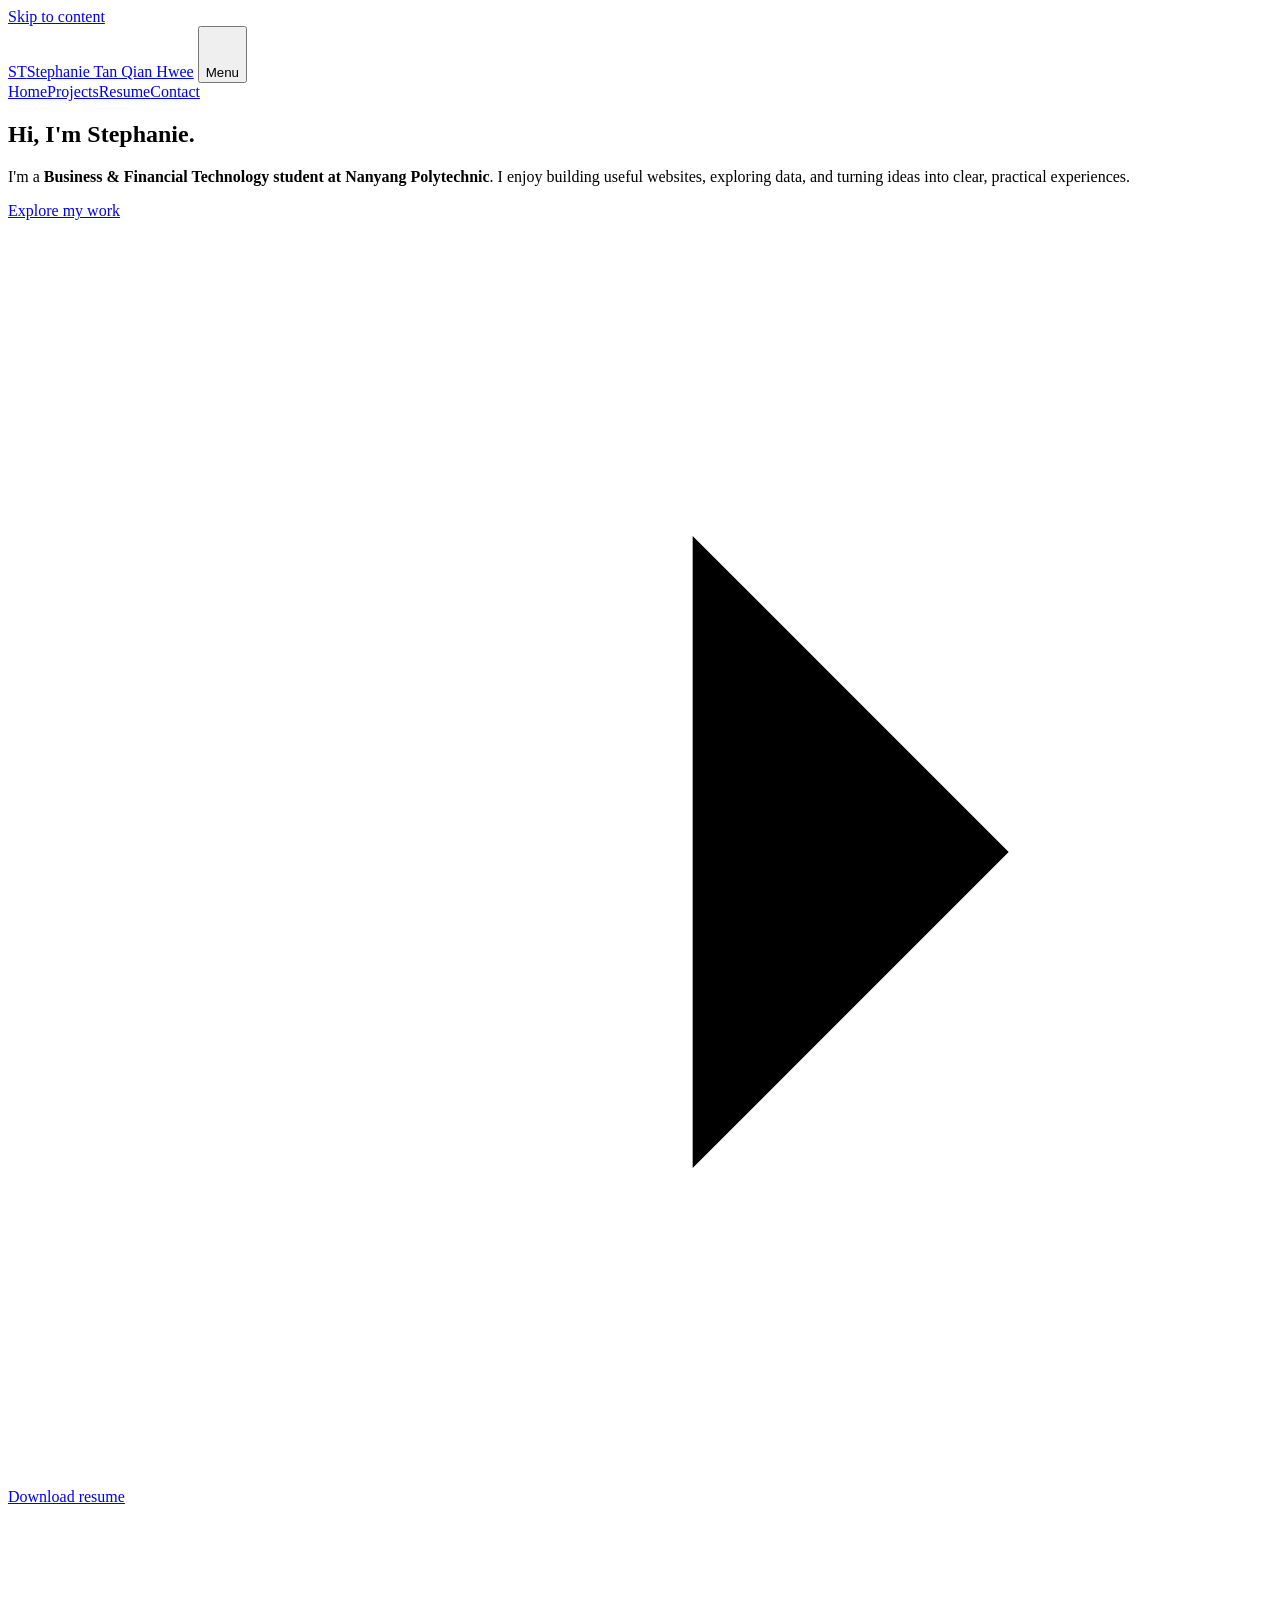
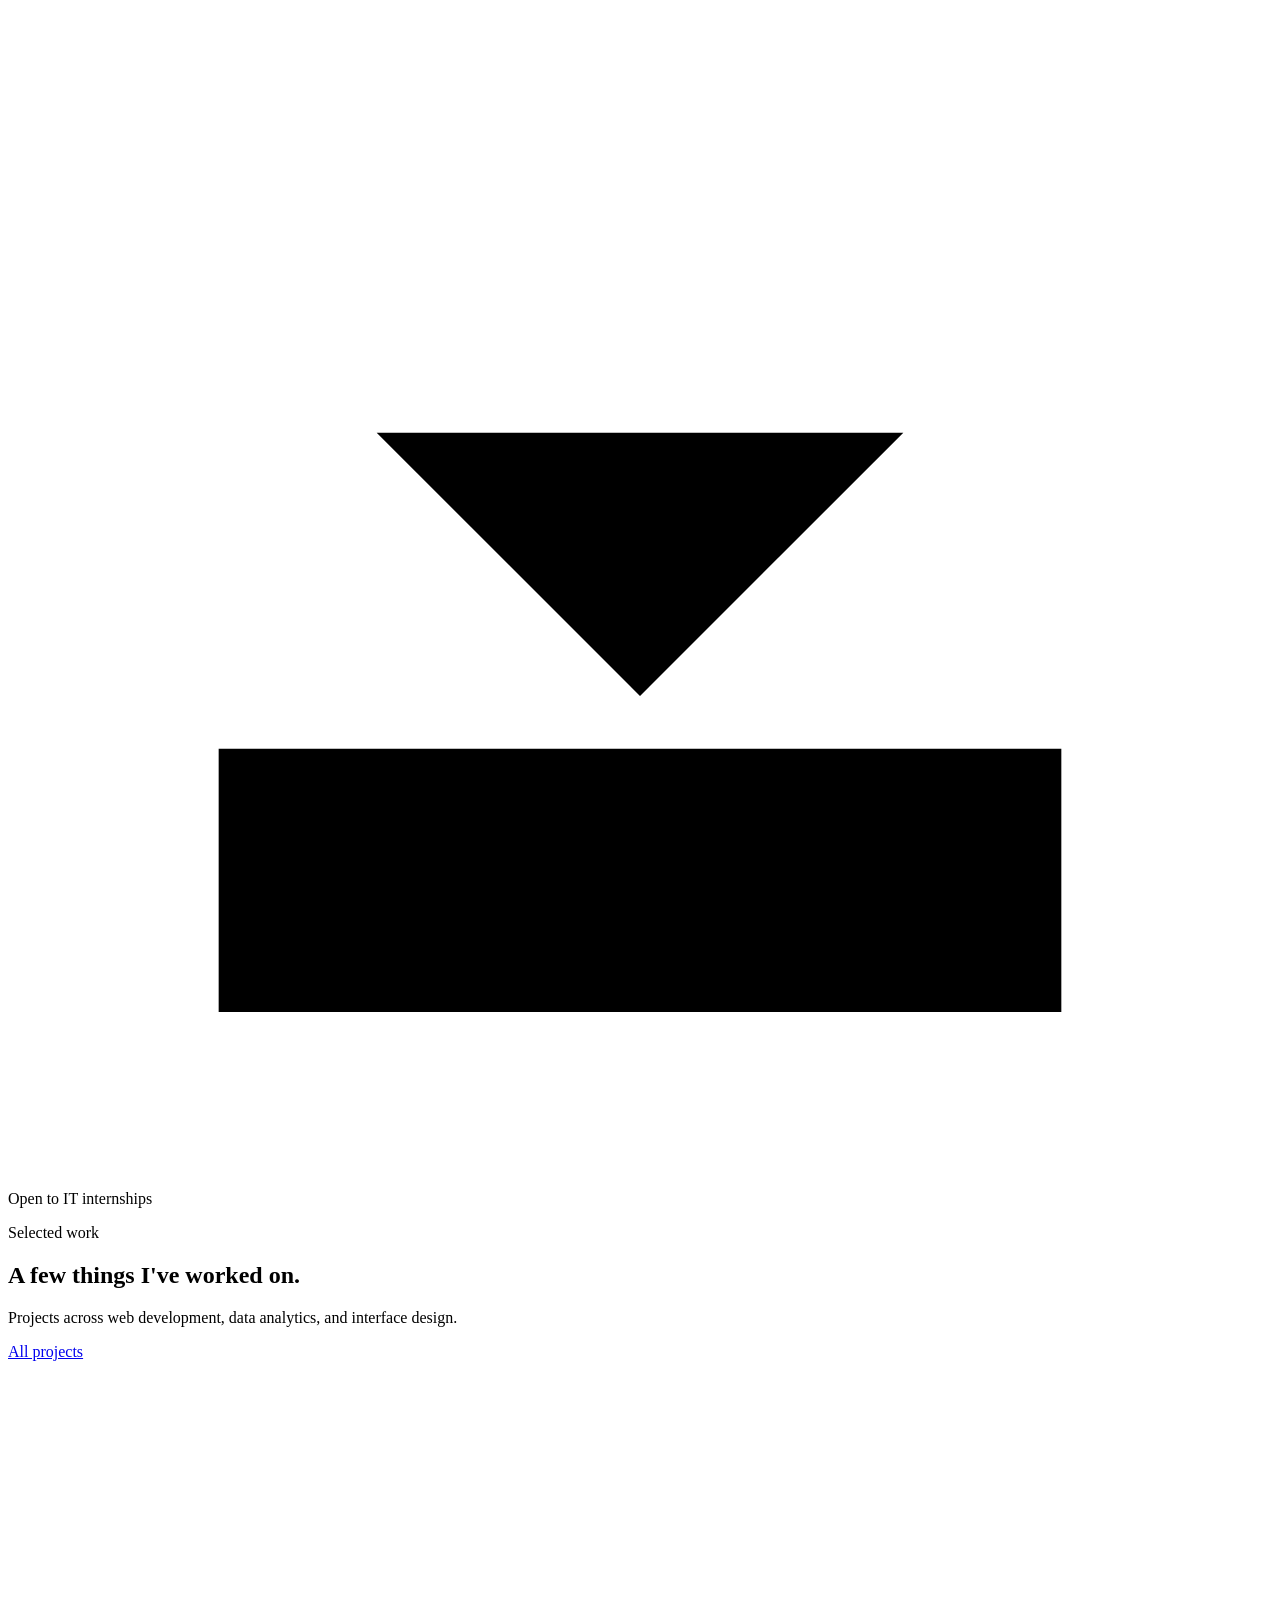
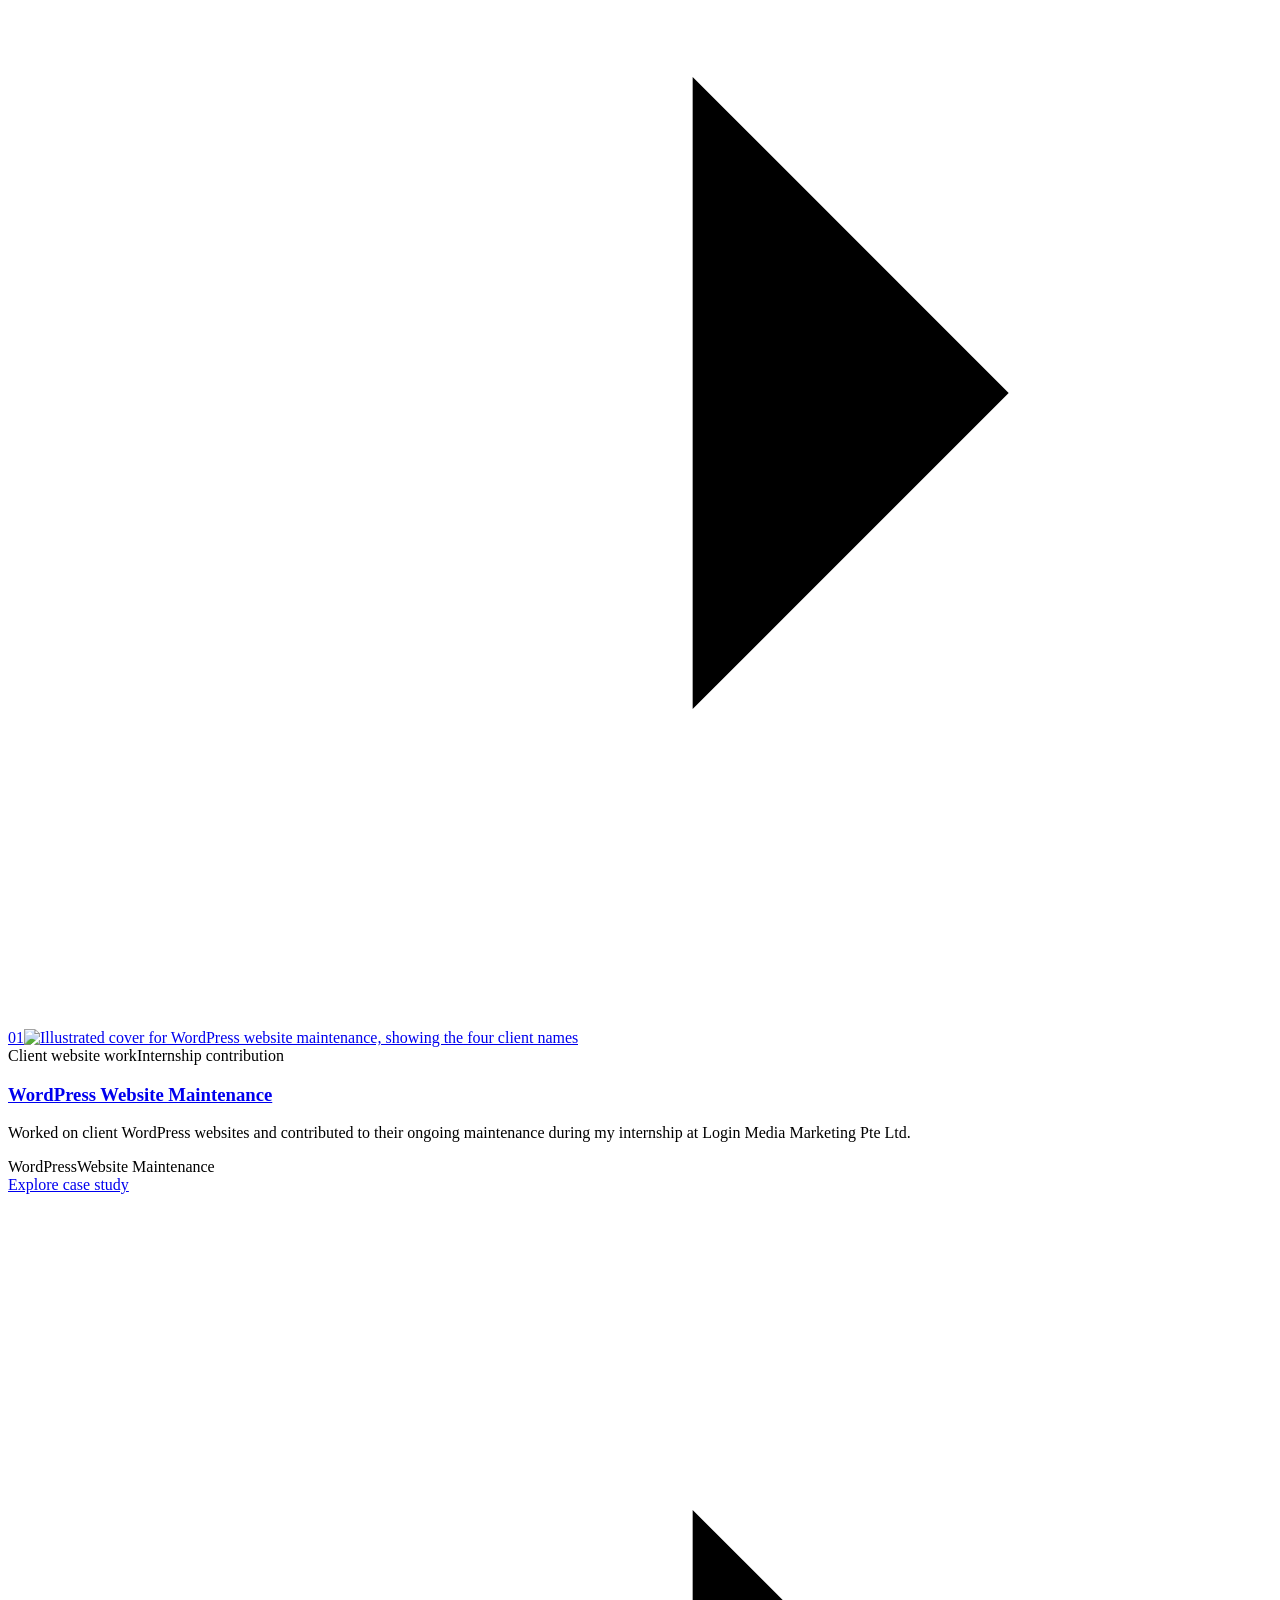
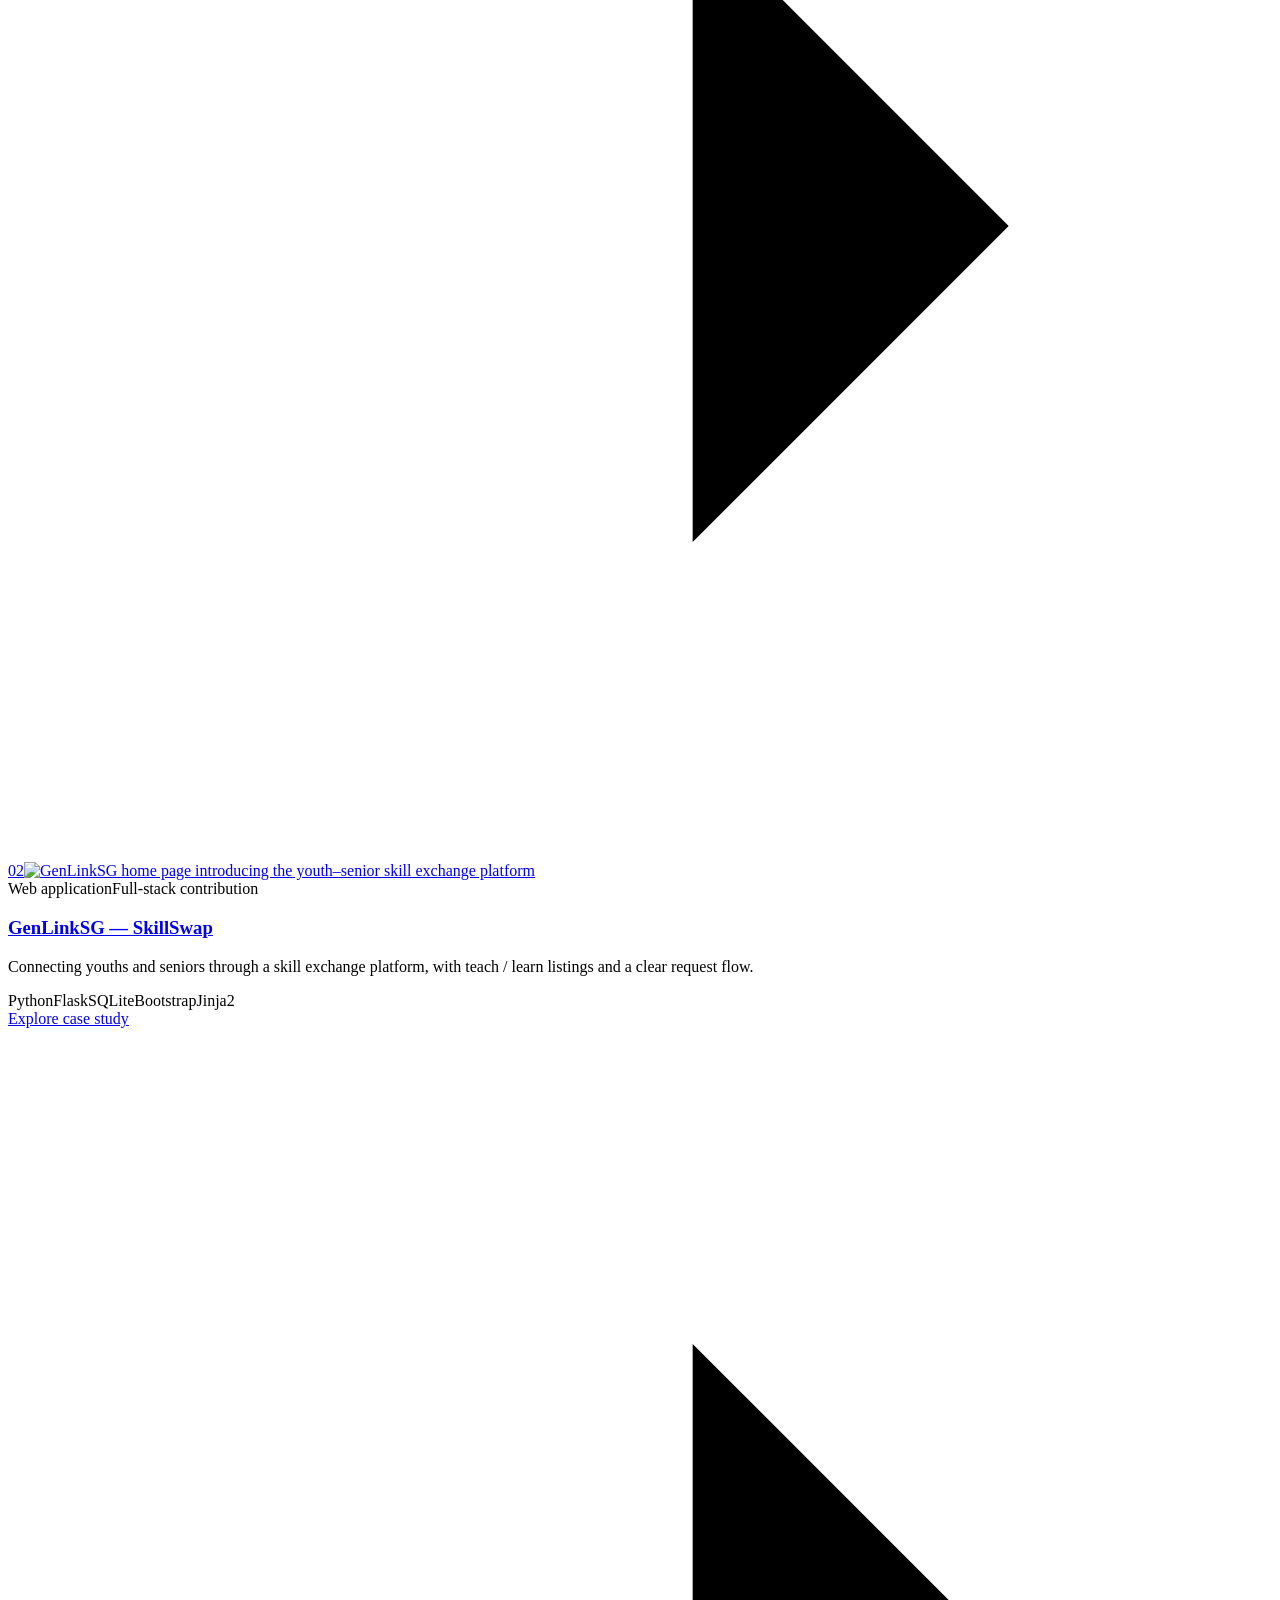
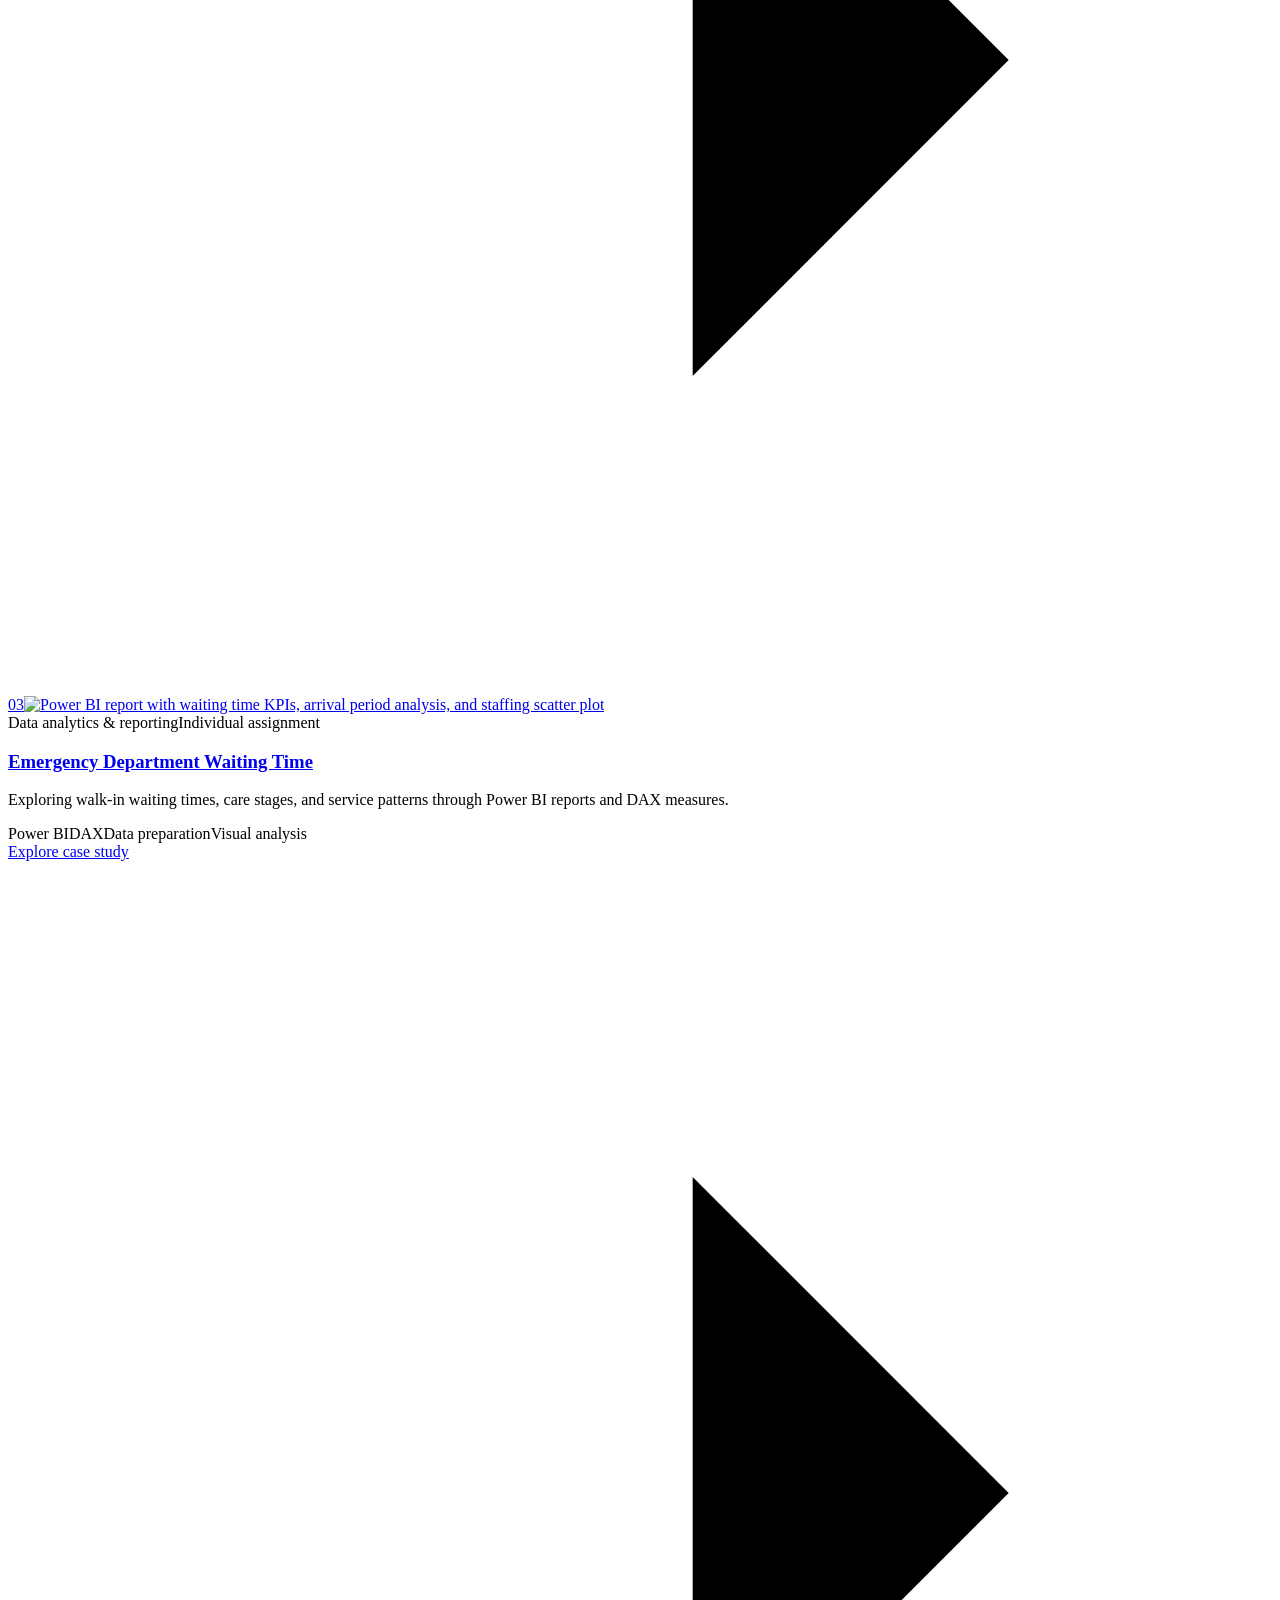
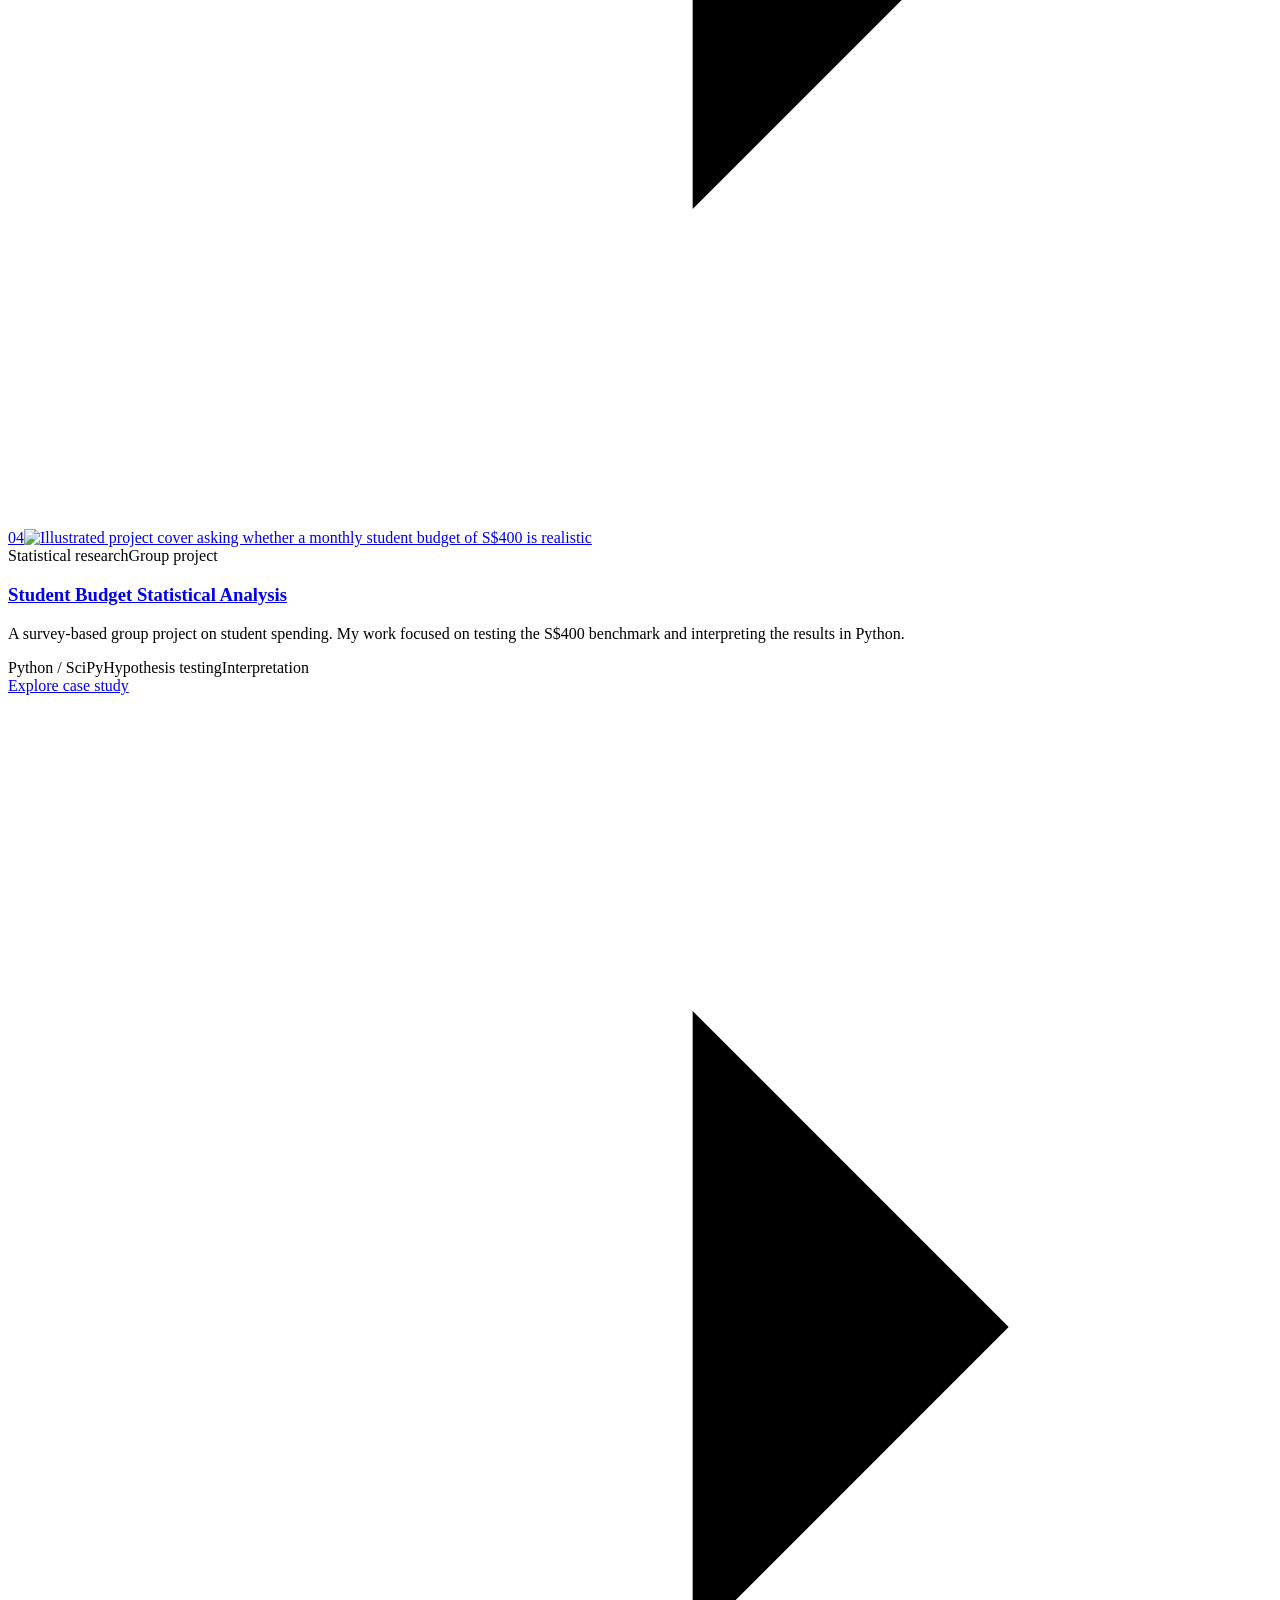
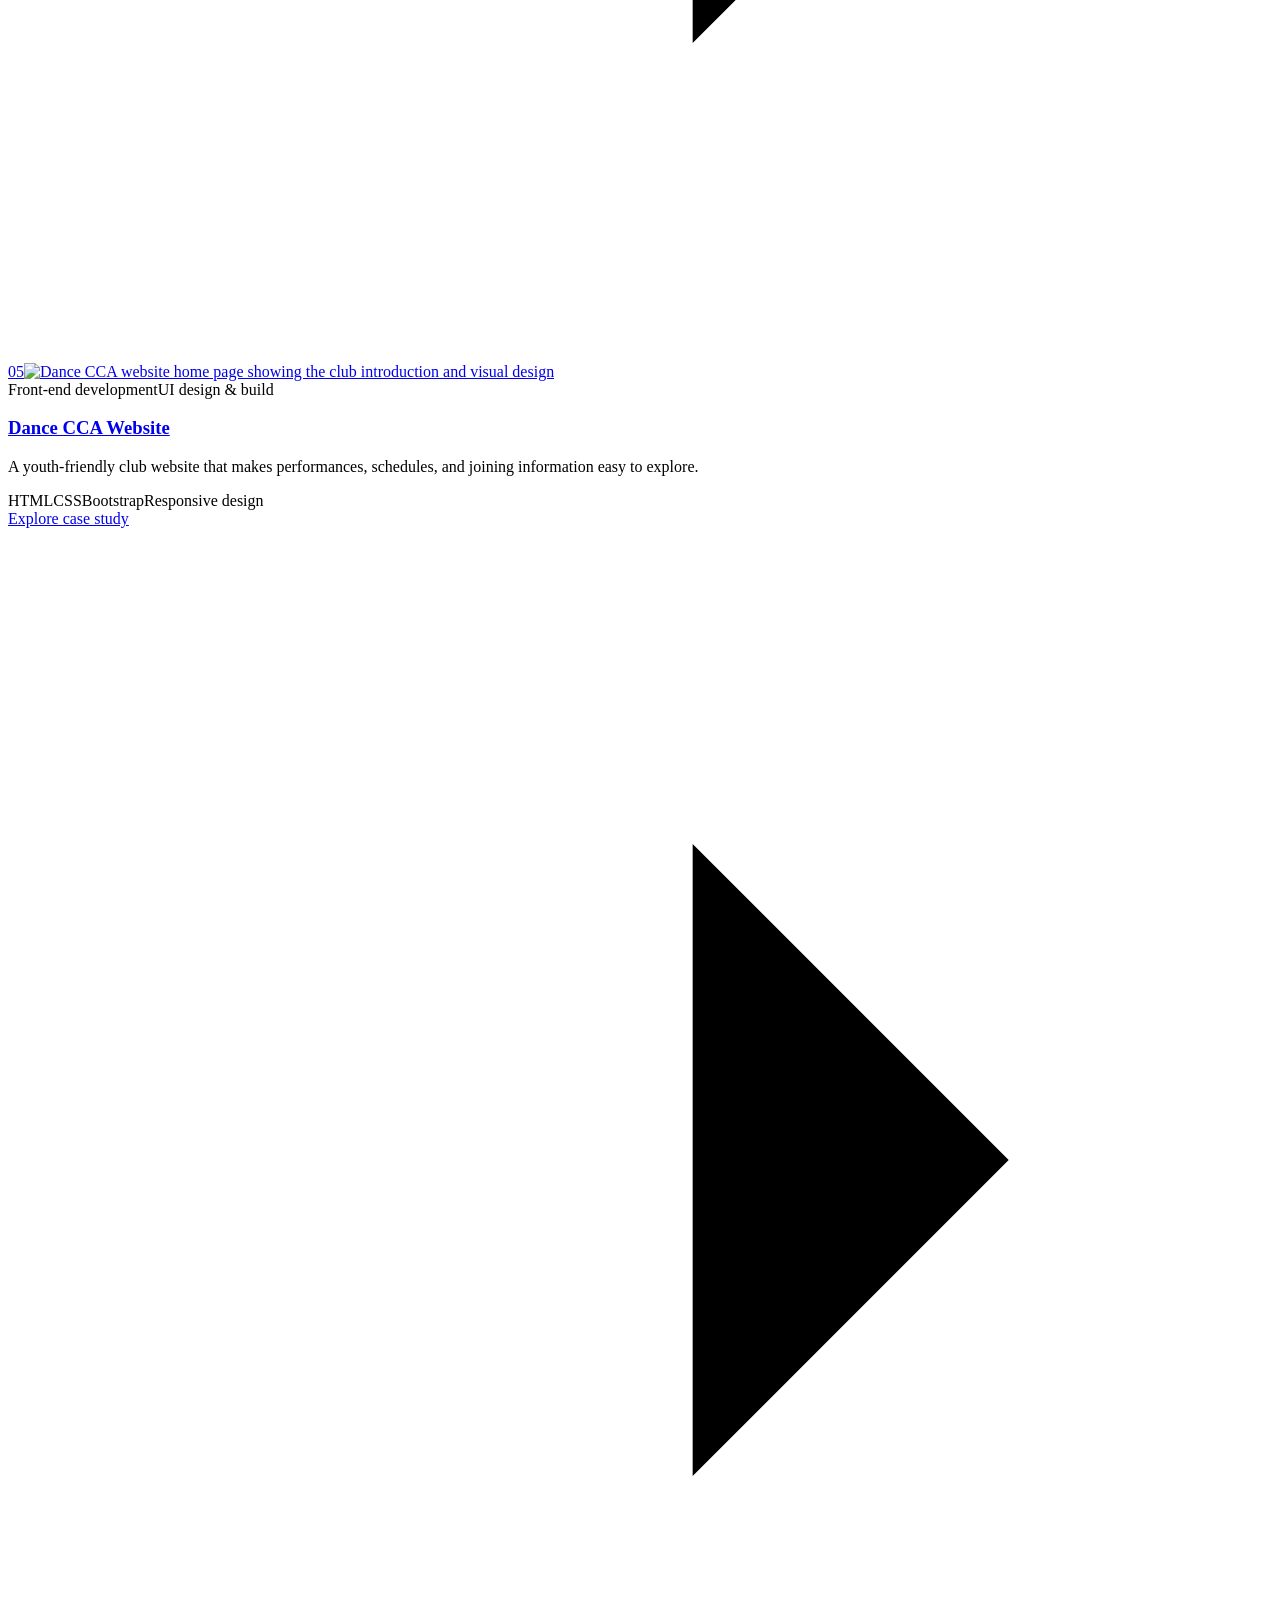
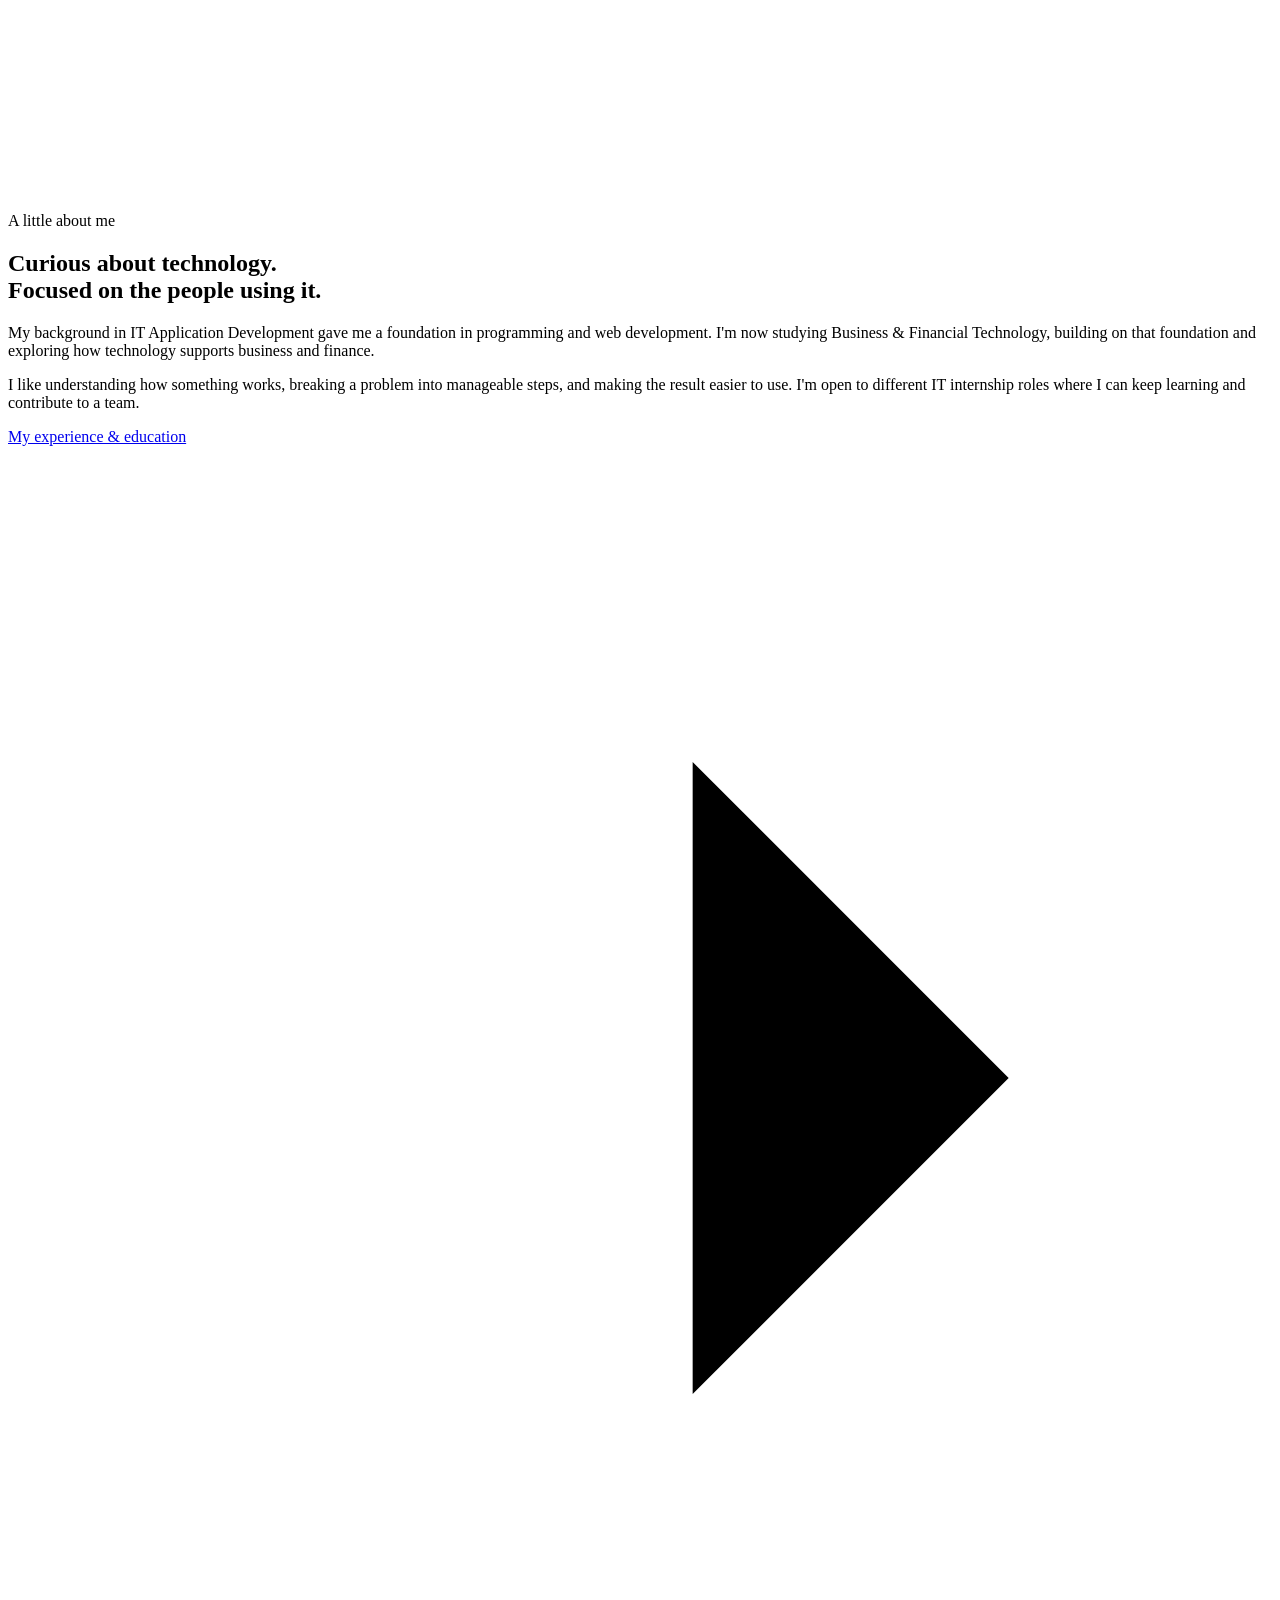
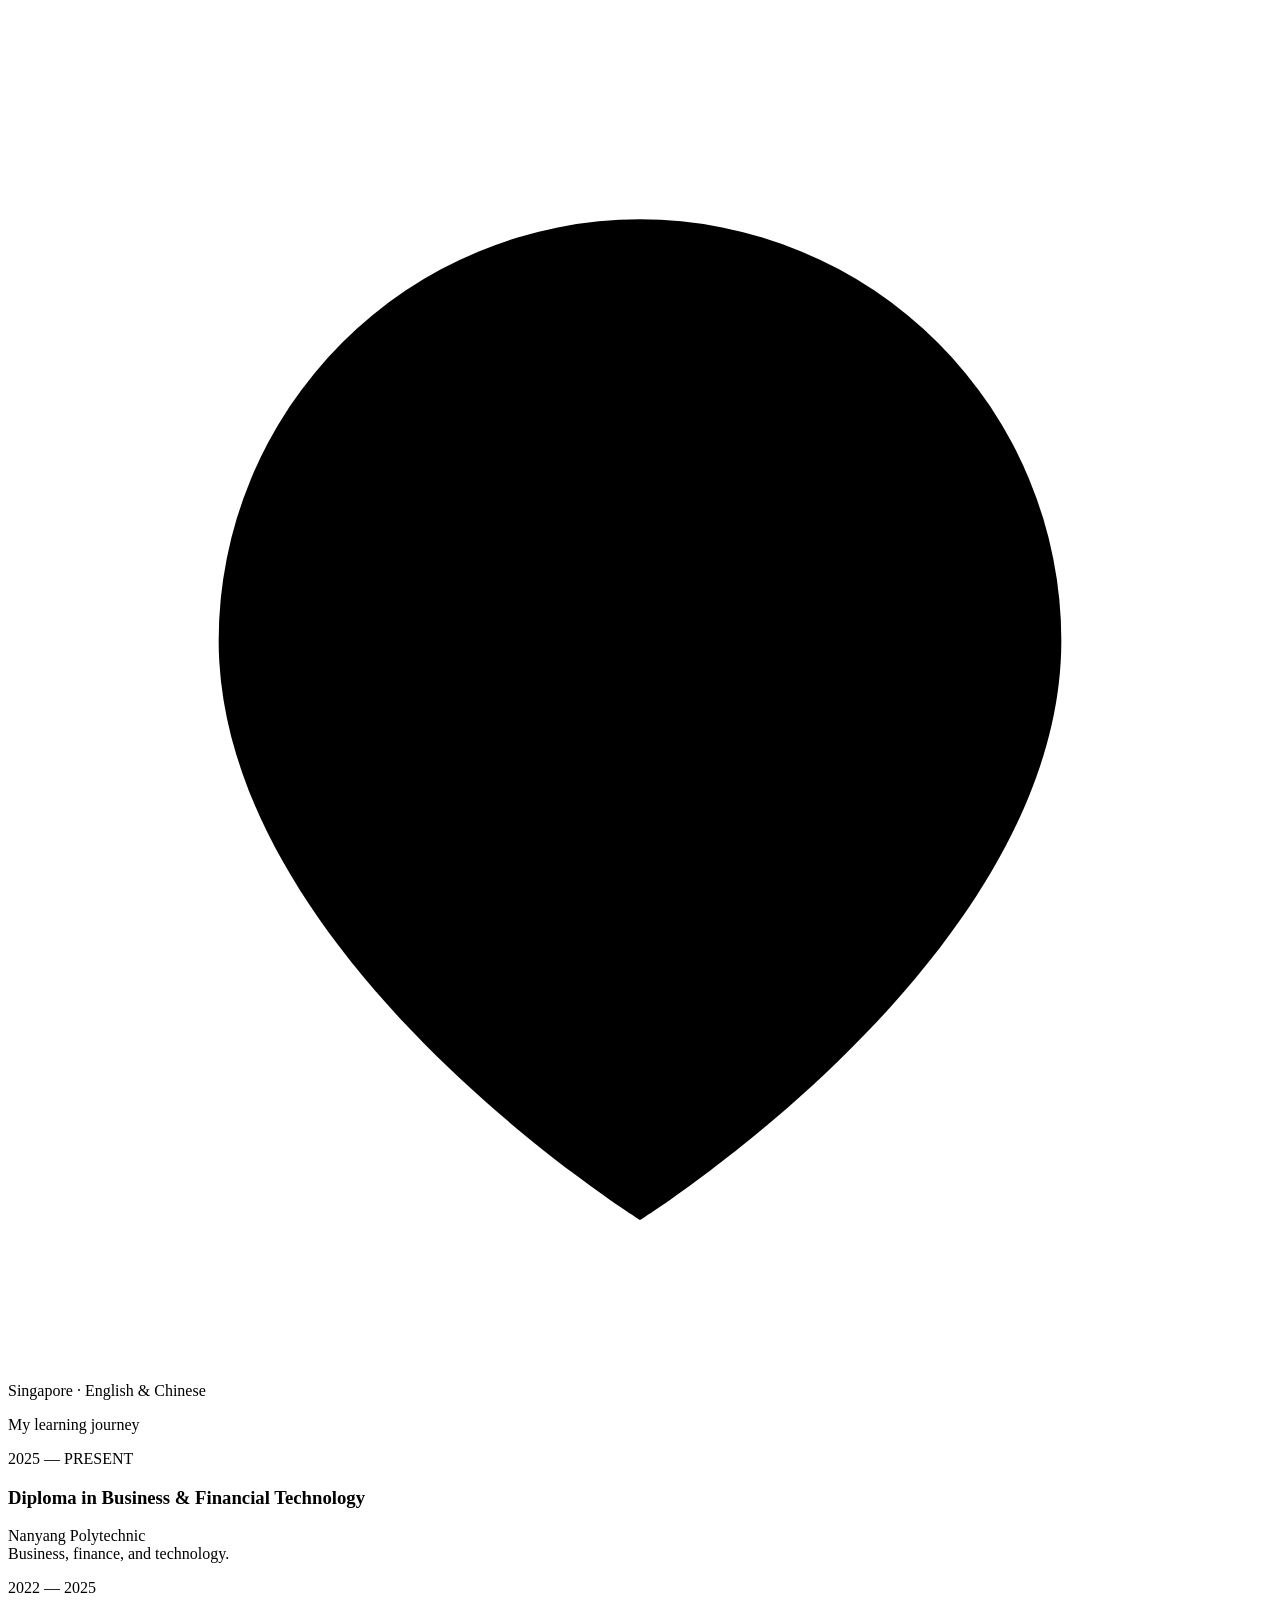
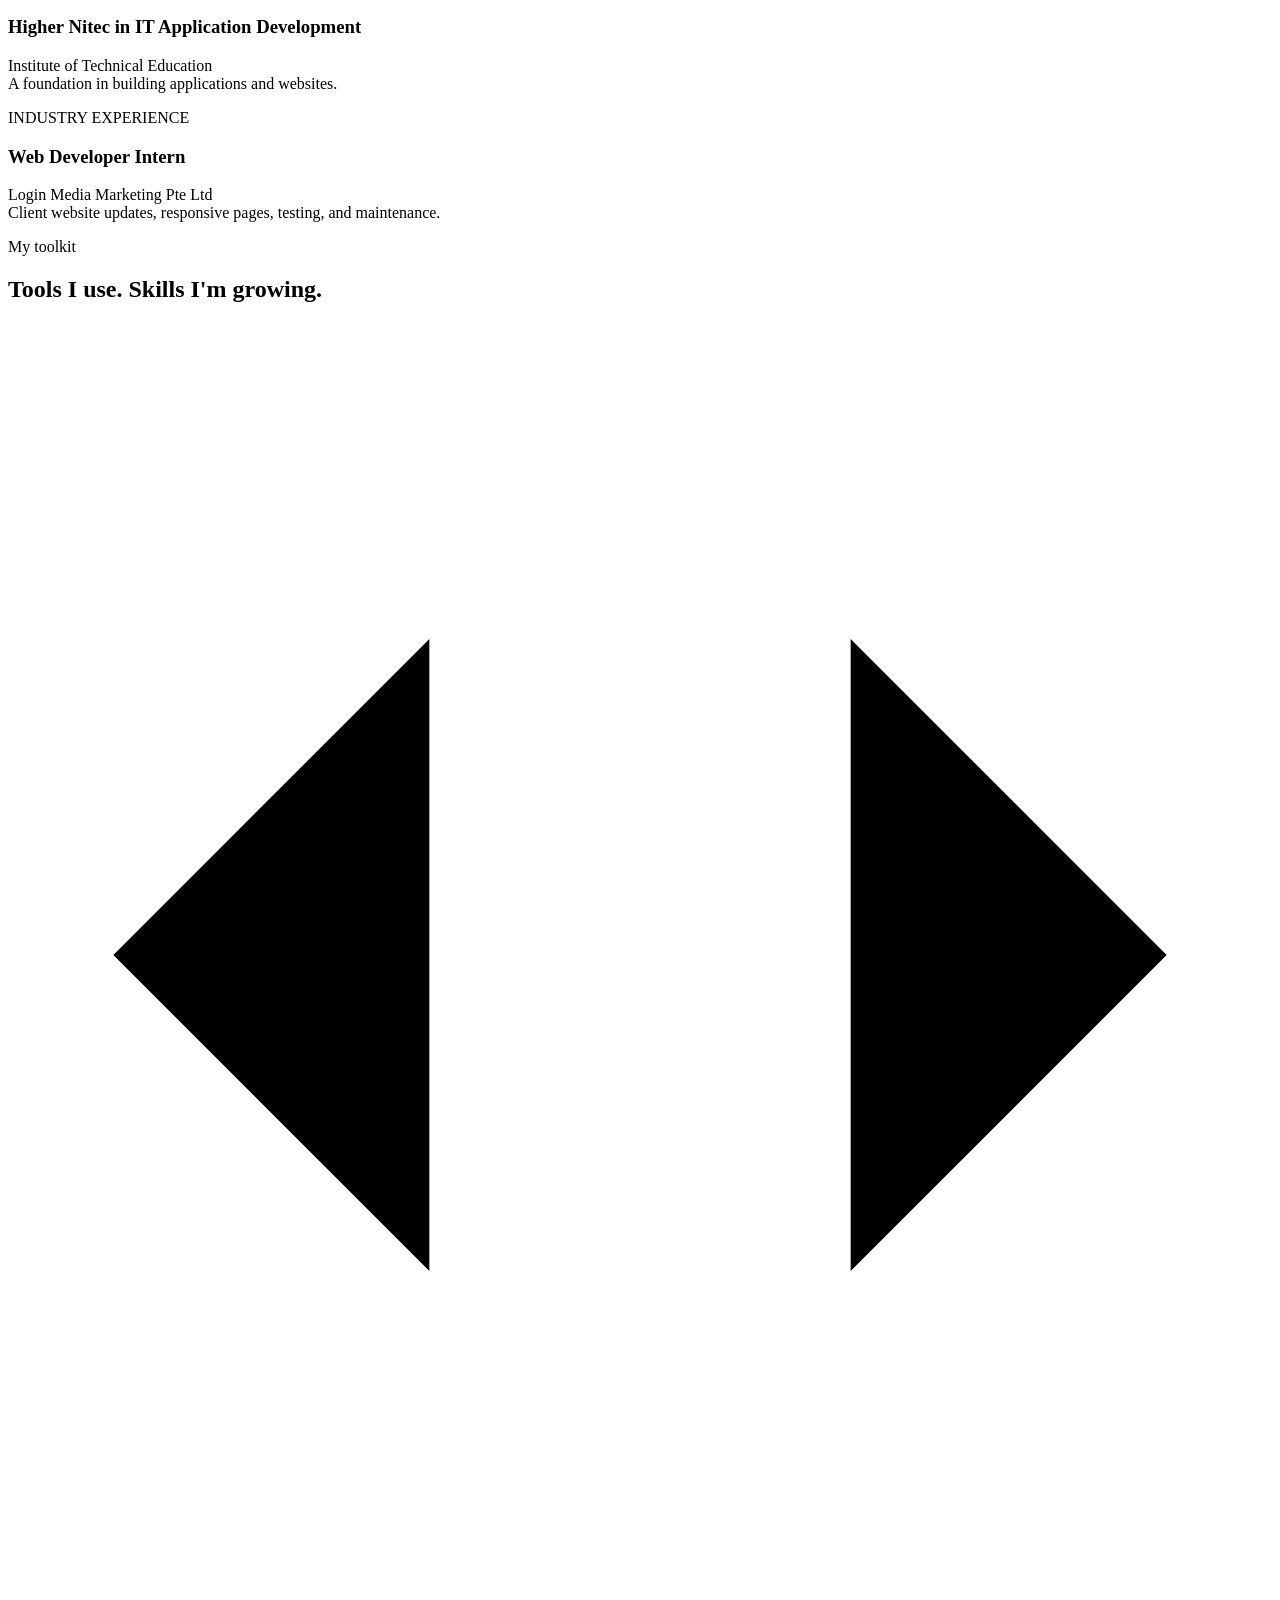
==== index.html @ ebc8a071 "Add files via upload" ====
<!DOCTYPE html>
<html lang="en"><head><meta charset="utf-8"><meta name="viewport" content="width=device-width, initial-scale=1">
<title>Portfolio · Stephanie Tan</title><meta name="description" content="Stephanie Tan: Business &amp; Financial Technology student at Nanyang Polytechnic. Explore WordPress website maintenance, web development, Power BI, and statistical analysis projects."><meta name="theme-color" content="#ede7fb">
<meta property="og:title" content="Portfolio · Stephanie Tan"><meta property="og:description" content="Stephanie Tan: Business &amp; Financial Technology student at Nanyang Polytechnic. Explore WordPress website maintenance, web development, Power BI, and statistical analysis projects."><meta property="og:type" content="website">
<link rel="icon" type="image/svg+xml" href="assets/images/favicon.svg"><link rel="stylesheet" href="css/style.css"><script src="js/main.js" defer></script><script type="application/ld+json">{"@context": "https://schema.org", "@type": "Person", "name": "Stephanie Tan Qian Hwee", "email": "tanstephanie0412@gmail.com", "sameAs": ["https://github.com/stephanieeee412"], "description": "Business & Financial Technology student at Nanyang Polytechnic, exploring web development and data analytics."}</script>
</head><body><a class="skip-link" href="#main">Skip to content</a>
<header class="site-header"><div class="container header-inner">
<a class="brand" href="index.html" aria-label="Stephanie Tan Qian Hwee, home"><span class="brand-mark" aria-hidden="true">ST</span><span class="brand-name">Stephanie Tan Qian Hwee</span></a>
<button class="menu-toggle" type="button" aria-controls="primary-navigation" aria-expanded="false"><svg class="icon " viewBox="0 0 24 24" aria-hidden="true"><path d="M4 7h16M4 12h16M4 17h16"/></svg><span class="menu-label">Menu</span></button>
<nav class="nav-links" id="primary-navigation" aria-label="Main navigation"><a class="nav-link " href="index.html" aria-current="page">Home</a><a class="nav-link " href="projects.html">Projects</a><a class="nav-link " href="resume.html">Resume</a><a class="nav-link contact-link" href="contact.html">Contact</a></nav>
</div></header><main id="main" tabindex="-1"><section class="hero" aria-labelledby="hero-title"><div class="container hero-grid"><div><h1 id="hero-title">Hi, I'm Stephanie.</h1><p class="hero-intro">I'm a <strong>Business &amp; Financial Technology student at Nanyang Polytechnic</strong>. I enjoy building useful websites, exploring data, and turning ideas into clear, practical experiences.</p><div class="button-row"><a class="button " href="projects.html">Explore my work<svg class="icon " viewBox="0 0 24 24" aria-hidden="true"><path d="M5 12h14M13 6l6 6-6 6"/></svg></a><a class="button secondary" href="assets/documents/Stephanie_Tan_Qian_Hwee_Resume.pdf" download>Download resume<svg class="icon " viewBox="0 0 24 24" aria-hidden="true"><path d="M12 3v12m-5-5 5 5 5-5M4 16v5h16v-5"/></svg></a></div><p class="hero-small"><span class="status">Open to IT internships</span></p></div></div></section>
<section class="section" aria-labelledby="work-title"><div class="container"><div class="section-heading"><div><p class="eyebrow">Selected work</p><h2 id="work-title">A few things I've worked on.</h2><p>Projects across web development, data analytics, and interface design.</p></div><a class="text-link" href="projects.html">All projects <svg class="icon " viewBox="0 0 24 24" aria-hidden="true"><path d="M5 12h14M13 6l6 6-6 6"/></svg></a></div><div class="project-grid"><article class="project-card" id="wordpress" data-project-category="web"><a class="project-visual wordpress" href="project-wordpress.html" aria-label="Explore WordPress Website Maintenance"><span class="project-index">01</span><img src="assets/images/wordpress-maintenance.svg" alt="Illustrated cover for WordPress website maintenance, showing the four client names" width="1200" height="680" loading="lazy" decoding="async"></a><div class="project-body"><div class="project-kind"><span>Client website work</span><span class="project-scope">Internship contribution</span></div><h3><a href="project-wordpress.html">WordPress Website Maintenance</a></h3><p>Worked on client WordPress websites and contributed to their ongoing maintenance during my internship at Login Media Marketing Pte Ltd.</p><div class="tags"><span class="tag">WordPress</span><span class="tag">Website Maintenance</span></div><div class="project-bottom"><a class="text-link" href="project-wordpress.html">Explore case study <svg class="icon" viewBox="0 0 24 24" aria-hidden="true"><path d="M5 12h14M13 6l6 6-6 6"/></svg></a></div></div></article><article class="project-card" id="genlink" data-project-category="web"><a class="project-visual " href="project-genlinksg.html" aria-label="Explore GenLinkSG — SkillSwap"><span class="project-index">02</span><img src="assets/images/genlink-home.png" alt="GenLinkSG home page introducing the youth–senior skill exchange platform" width="1826" height="996" class="" loading="lazy" decoding="async"></a><div class="project-body"><div class="project-kind"><span>Web application</span><span class="project-scope">Full-stack contribution</span></div><h3><a href="project-genlinksg.html">GenLinkSG — SkillSwap</a></h3><p>Connecting youths and seniors through a skill exchange platform, with teach / learn listings and a clear request flow.</p><div class="tags"><span class="tag">Python</span><span class="tag">Flask</span><span class="tag">SQLite</span><span class="tag">Bootstrap</span><span class="tag">Jinja2</span></div><div class="project-bottom"><a class="text-link" href="project-genlinksg.html">Explore case study <svg class="icon " viewBox="0 0 24 24" aria-hidden="true"><path d="M5 12h14M13 6l6 6-6 6"/></svg></a></div></div></article><article class="project-card" id="powerbi" data-project-category="data"><a class="project-visual mint" href="project-powerbi.html" aria-label="Explore Emergency Department Waiting Time"><span class="project-index">03</span><img src="assets/images/powerbi-000.png" alt="Power BI report with waiting time KPIs, arrival period analysis, and staffing scatter plot" width="978" height="572" class="" loading="lazy" decoding="async"></a><div class="project-body"><div class="project-kind"><span>Data analytics & reporting</span><span class="project-scope">Individual assignment</span></div><h3><a href="project-powerbi.html">Emergency Department Waiting Time</a></h3><p>Exploring walk-in waiting times, care stages, and service patterns through Power BI reports and DAX measures.</p><div class="tags"><span class="tag">Power BI</span><span class="tag">DAX</span><span class="tag">Data preparation</span><span class="tag">Visual analysis</span></div><div class="project-bottom"><a class="text-link" href="project-powerbi.html">Explore case study <svg class="icon " viewBox="0 0 24 24" aria-hidden="true"><path d="M5 12h14M13 6l6 6-6 6"/></svg></a></div></div></article><article class="project-card" id="budget" data-project-category="data"><a class="project-visual budget" href="project-budget.html" aria-label="Explore Student Budget Statistical Analysis"><span class="project-index">04</span><img src="assets/images/budget-cover.svg" alt="Illustrated project cover asking whether a monthly student budget of S$400 is realistic" width="640" height="360" class="" loading="lazy" decoding="async"></a><div class="project-body"><div class="project-kind"><span>Statistical research</span><span class="project-scope">Group project</span></div><h3><a href="project-budget.html">Student Budget Statistical Analysis</a></h3><p>A survey-based group project on student spending. My work focused on testing the S$400 benchmark and interpreting the results in Python.</p><div class="tags"><span class="tag">Python / SciPy</span><span class="tag">Hypothesis testing</span><span class="tag">Interpretation</span></div><div class="project-bottom"><a class="text-link" href="project-budget.html">Explore case study <svg class="icon " viewBox="0 0 24 24" aria-hidden="true"><path d="M5 12h14M13 6l6 6-6 6"/></svg></a></div></div></article><article class="project-card" id="dance" data-project-category="web"><a class="project-visual pink" href="project-dancecca.html" aria-label="Explore Dance CCA Website"><span class="project-index">05</span><img src="assets/images/dance-home.png" alt="Dance CCA website home page showing the club introduction and visual design" width="1522" height="777" class="" loading="lazy" decoding="async"></a><div class="project-body"><div class="project-kind"><span>Front-end development</span><span class="project-scope">UI design & build</span></div><h3><a href="project-dancecca.html">Dance CCA Website</a></h3><p>A youth-friendly club website that makes performances, schedules, and joining information easy to explore.</p><div class="tags"><span class="tag">HTML</span><span class="tag">CSS</span><span class="tag">Bootstrap</span><span class="tag">Responsive design</span></div><div class="project-bottom"><a class="text-link" href="project-dancecca.html">Explore case study <svg class="icon " viewBox="0 0 24 24" aria-hidden="true"><path d="M5 12h14M13 6l6 6-6 6"/></svg></a></div></div></article></div></div></section>
<section class="section soft" aria-labelledby="about-title"><div class="container about-grid"><div class="about-copy"><p class="eyebrow">A little about me</p><h2 class="section-title" id="about-title">Curious about technology.<br>Focused on the people using it.</h2><p>My background in IT Application Development gave me a foundation in programming and web development. I'm now studying Business &amp; Financial Technology, building on that foundation and exploring how technology supports business and finance.</p><p>I like understanding how something works, breaking a problem into manageable steps, and making the result easier to use. I'm open to different IT internship roles where I can keep learning and contribute to a team.</p><a class="text-link" href="resume.html">My experience & education <svg class="icon " viewBox="0 0 24 24" aria-hidden="true"><path d="M5 12h14M13 6l6 6-6 6"/></svg></a><br><span class="about-note"><svg class="icon " viewBox="0 0 24 24" aria-hidden="true"><path d="M20 10c0 6-8 11-8 11S4 16 4 10a8 8 0 1 1 16 0Z"/><circle cx="12" cy="10" r="2.5"/></svg>Singapore · English & Chinese</span></div><div><p class="eyebrow">My learning journey</p><div class="journey"><article class="journey-item"><time>2025 — PRESENT</time><h3>Diploma in Business &amp; Financial Technology</h3><p>Nanyang Polytechnic<br>Business, finance, and technology.</p></article><article class="journey-item"><time>2022 — 2025</time><h3>Higher Nitec in IT Application Development</h3><p>Institute of Technical Education<br>A foundation in building applications and websites.</p></article><article class="journey-item"><time>INDUSTRY EXPERIENCE</time><h3>Web Developer Intern</h3><p>Login Media Marketing Pte Ltd<br>Client website updates, responsive pages, testing, and maintenance.</p></article></div></div></div></section>
<section class="section" aria-labelledby="skills-title"><div class="container"><p class="eyebrow">My toolkit</p><h2 class="section-title" id="skills-title">Tools I use. Skills I'm growing.</h2><div class="skills-grid"><article class="skill-card"><span class="skill-icon"><svg class="icon " viewBox="0 0 24 24" aria-hidden="true"><path d="m8 6-6 6 6 6m8-12 6 6-6 6M14 3l-4 18"/></svg></span><h3>Web & application development</h3><p>Building the interface, connecting the logic, and working with structured data.</p><div class="tags"><span class="tag">WordPress</span><span class="tag">Python</span><span class="tag">JavaScript</span><span class="tag">HTML / CSS</span><span class="tag">Flask</span><span class="tag">Bootstrap</span><span class="tag">Jinja2</span><span class="tag">SQL</span><span class="tag">SQLite</span><span class="tag">MySQL</span></div></article><article class="skill-card"><span class="skill-icon"><svg class="icon " viewBox="0 0 24 24" aria-hidden="true"><path d="M4 4v16h16M8 16v-4m5 4V8m5 8V5"/></svg></span><h3>Data & analytical thinking</h3><p>Preparing data, building useful measures, and explaining patterns clearly.</p><div class="tags"><span class="tag">Power BI</span><span class="tag">DAX</span><span class="tag">Data cleaning</span><span class="tag">Data visualization</span><span class="tag">Hypothesis testing</span></div></article><article class="skill-card"><span class="skill-icon"><svg class="icon " viewBox="0 0 24 24" aria-hidden="true"><rect x="3" y="4" width="18" height="16" rx="2"/><path d="M3 9h18M9 9v11"/></svg></span><h3>Design & learning foundations</h3><p>Creating readable interfaces while developing a broader understanding of technology.</p><div class="tags"><span class="tag">Responsive UI</span><span class="tag">UX fundamentals</span><span class="tag">Java</span><span class="tag">REST API fundamentals</span><span class="tag">Machine learning fundamentals</span><span class="tag">Model evaluation basics</span></div></article></div><aside class="quote-panel" aria-label="Internship recommendation"><div><blockquote>“She does more than she is required, is dependable, hardworking, and focused on her work.”</blockquote><p class="quote-attribution">Marcus Seah · Director, Login Media Marketing Pte Ltd</p></div><div class="quote-right"><p>From my internship recommendation letter.</p><a class="button secondary small" href="assets/documents/Stephanie_Tan_Testimonial_Login_Media.pdf" download>Read the recommendation<svg class="icon " viewBox="0 0 24 24" aria-hidden="true"><path d="M12 3v12m-5-5 5 5 5-5M4 16v5h16v-5"/></svg></a></div></aside></div></section></main><footer class="site-footer"><div class="container footer-inner"><div><p class="footer-title">Stephanie Tan Qian Hwee</p><p class="footer-copy">© <span data-year>2026</span> · Learning, building, and growing.</p></div><div class="footer-links"><a href="mailto:tanstephanie0412@gmail.com">Email</a><a href="resume.html">Resume</a><a href="projects.html">Projects</a></div></div></footer><button class="back-top" type="button" aria-label="Back to top"><svg class="icon " viewBox="0 0 24 24" aria-hidden="true"><path d="M12 20V4m-6 6 6-6 6 6"/></svg></button></body></html>
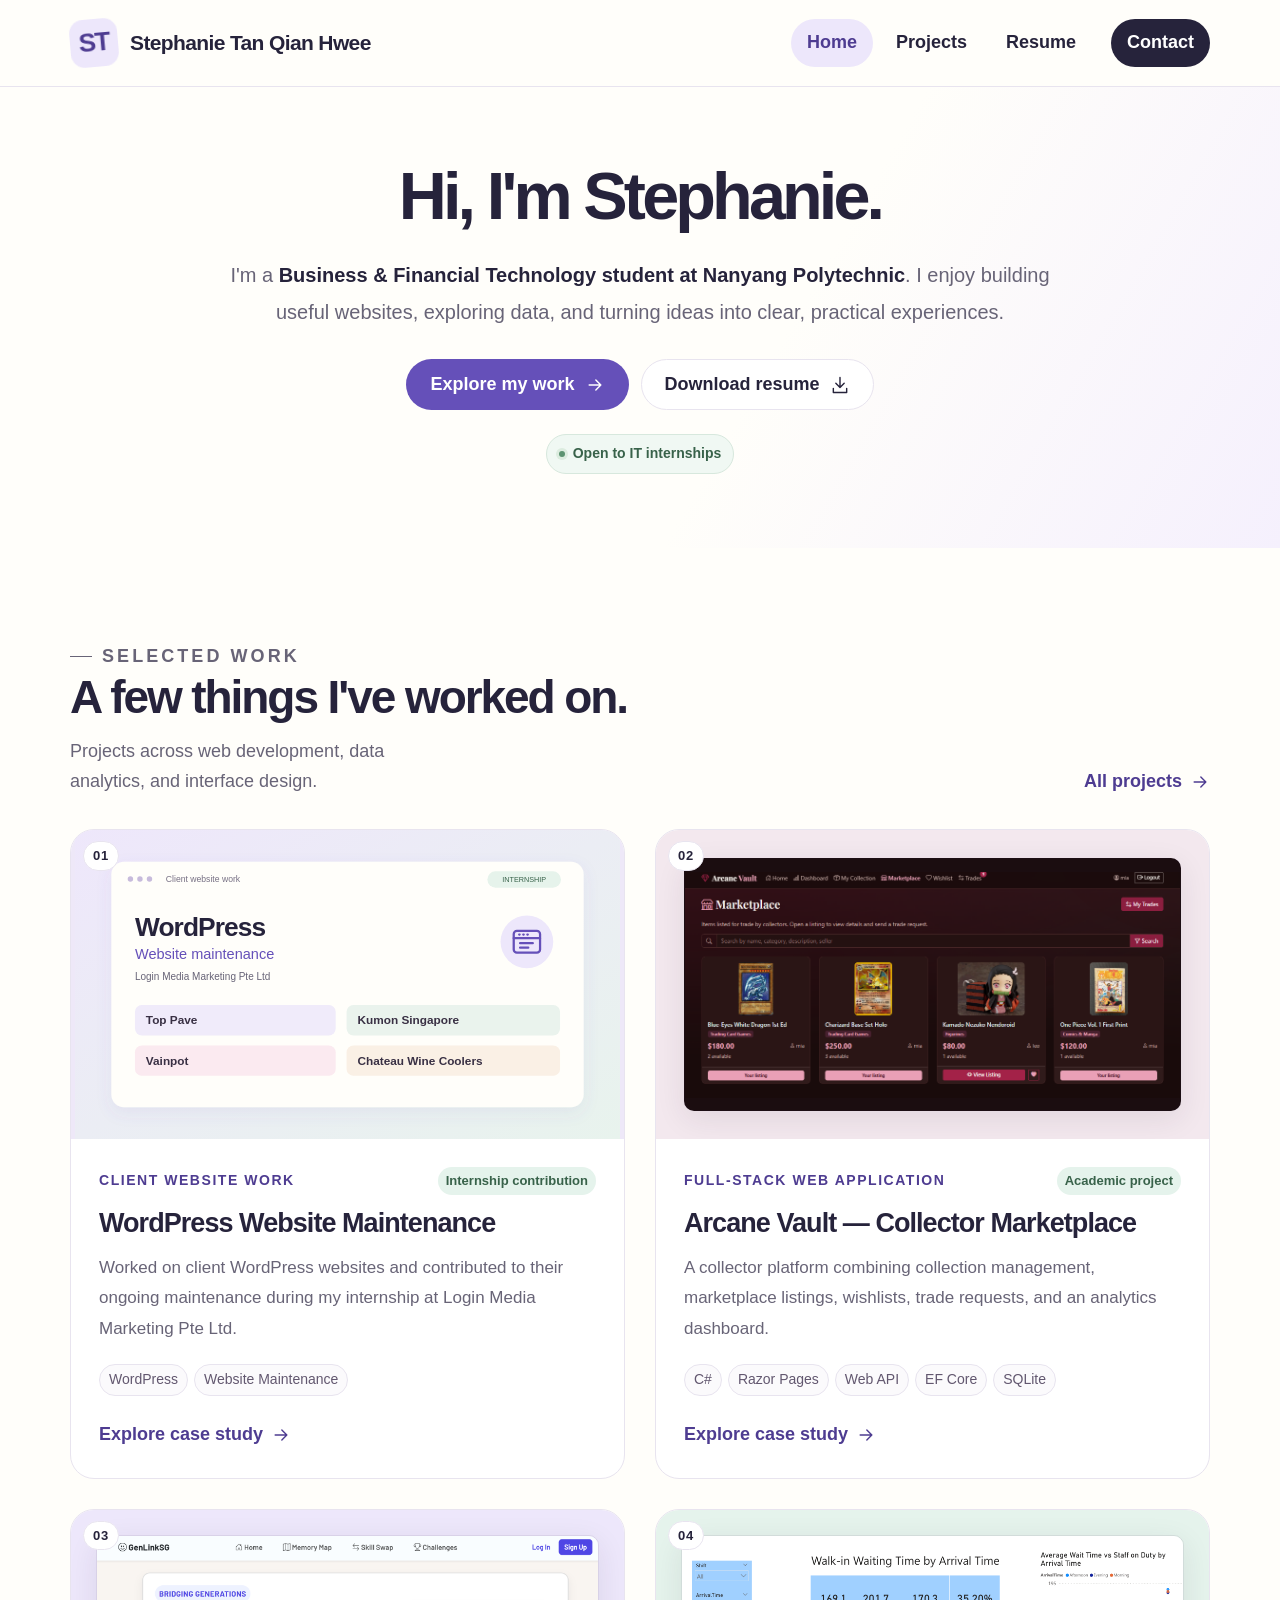
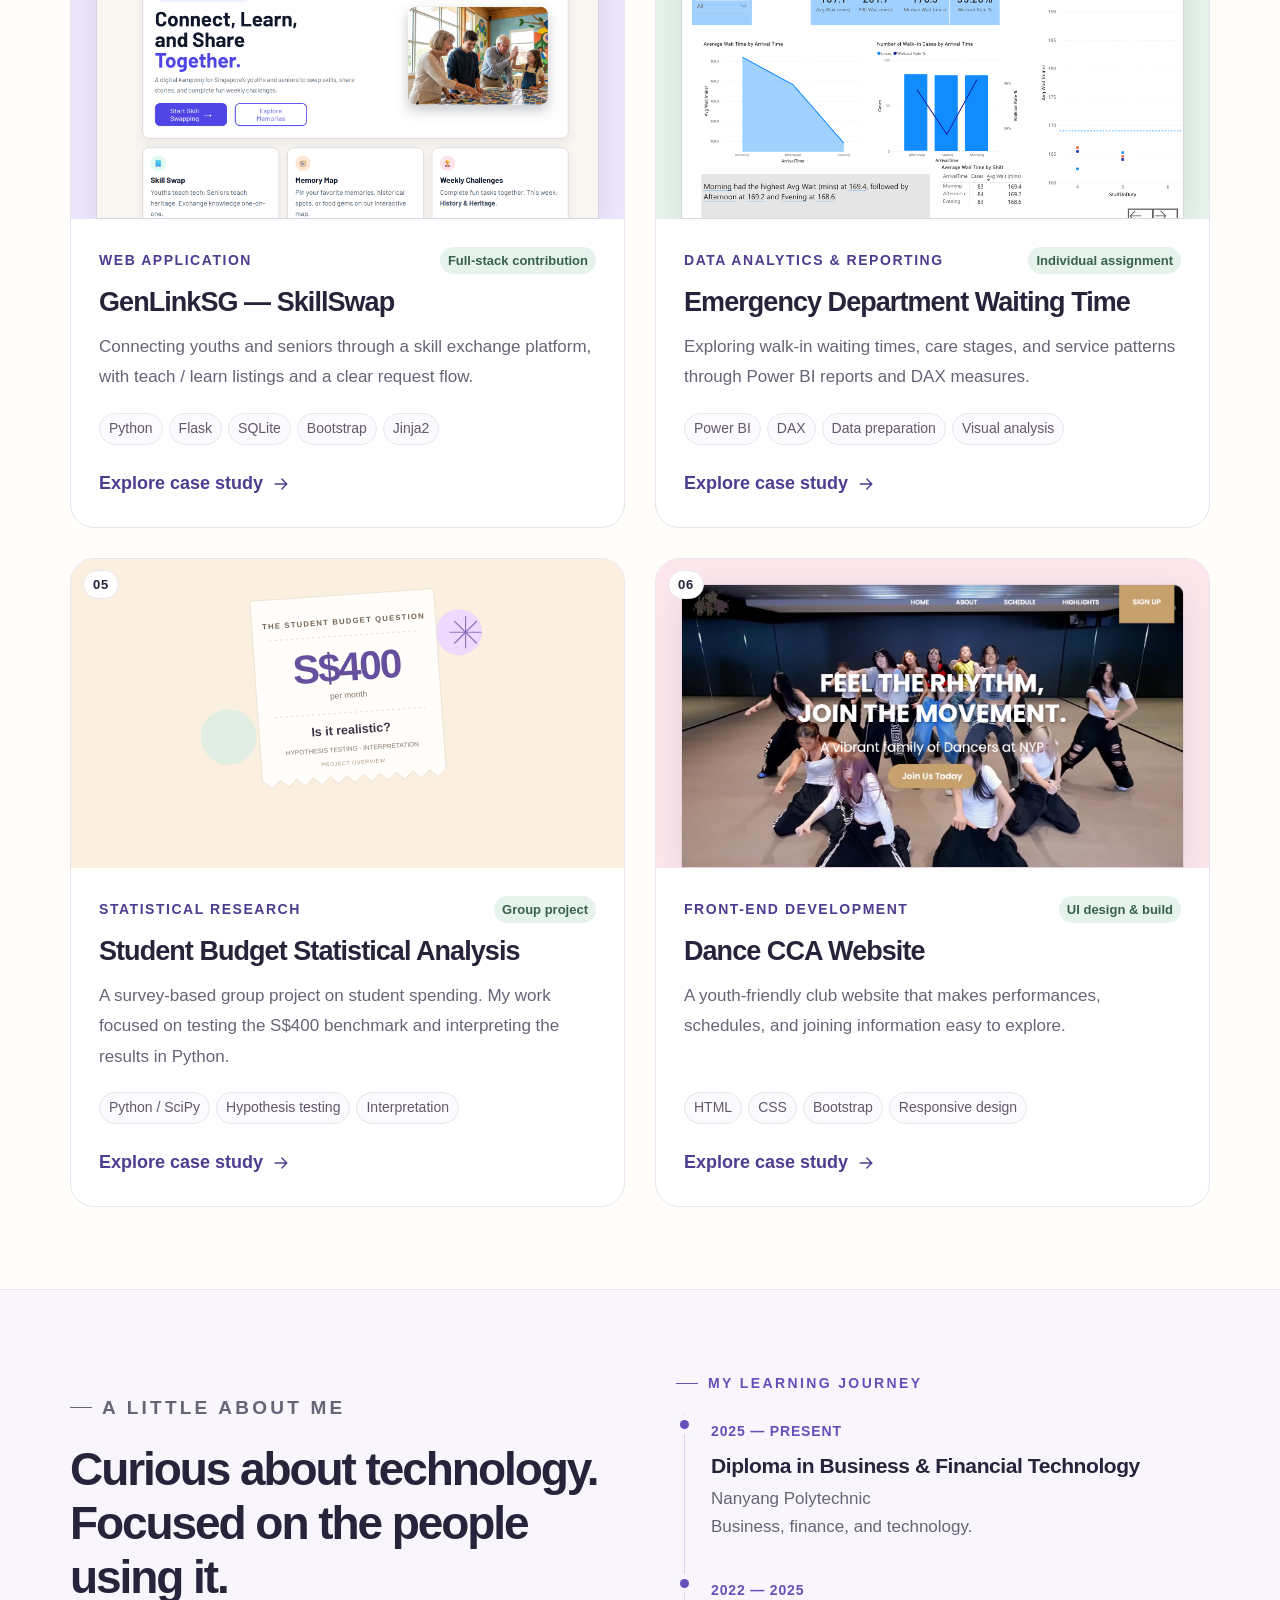
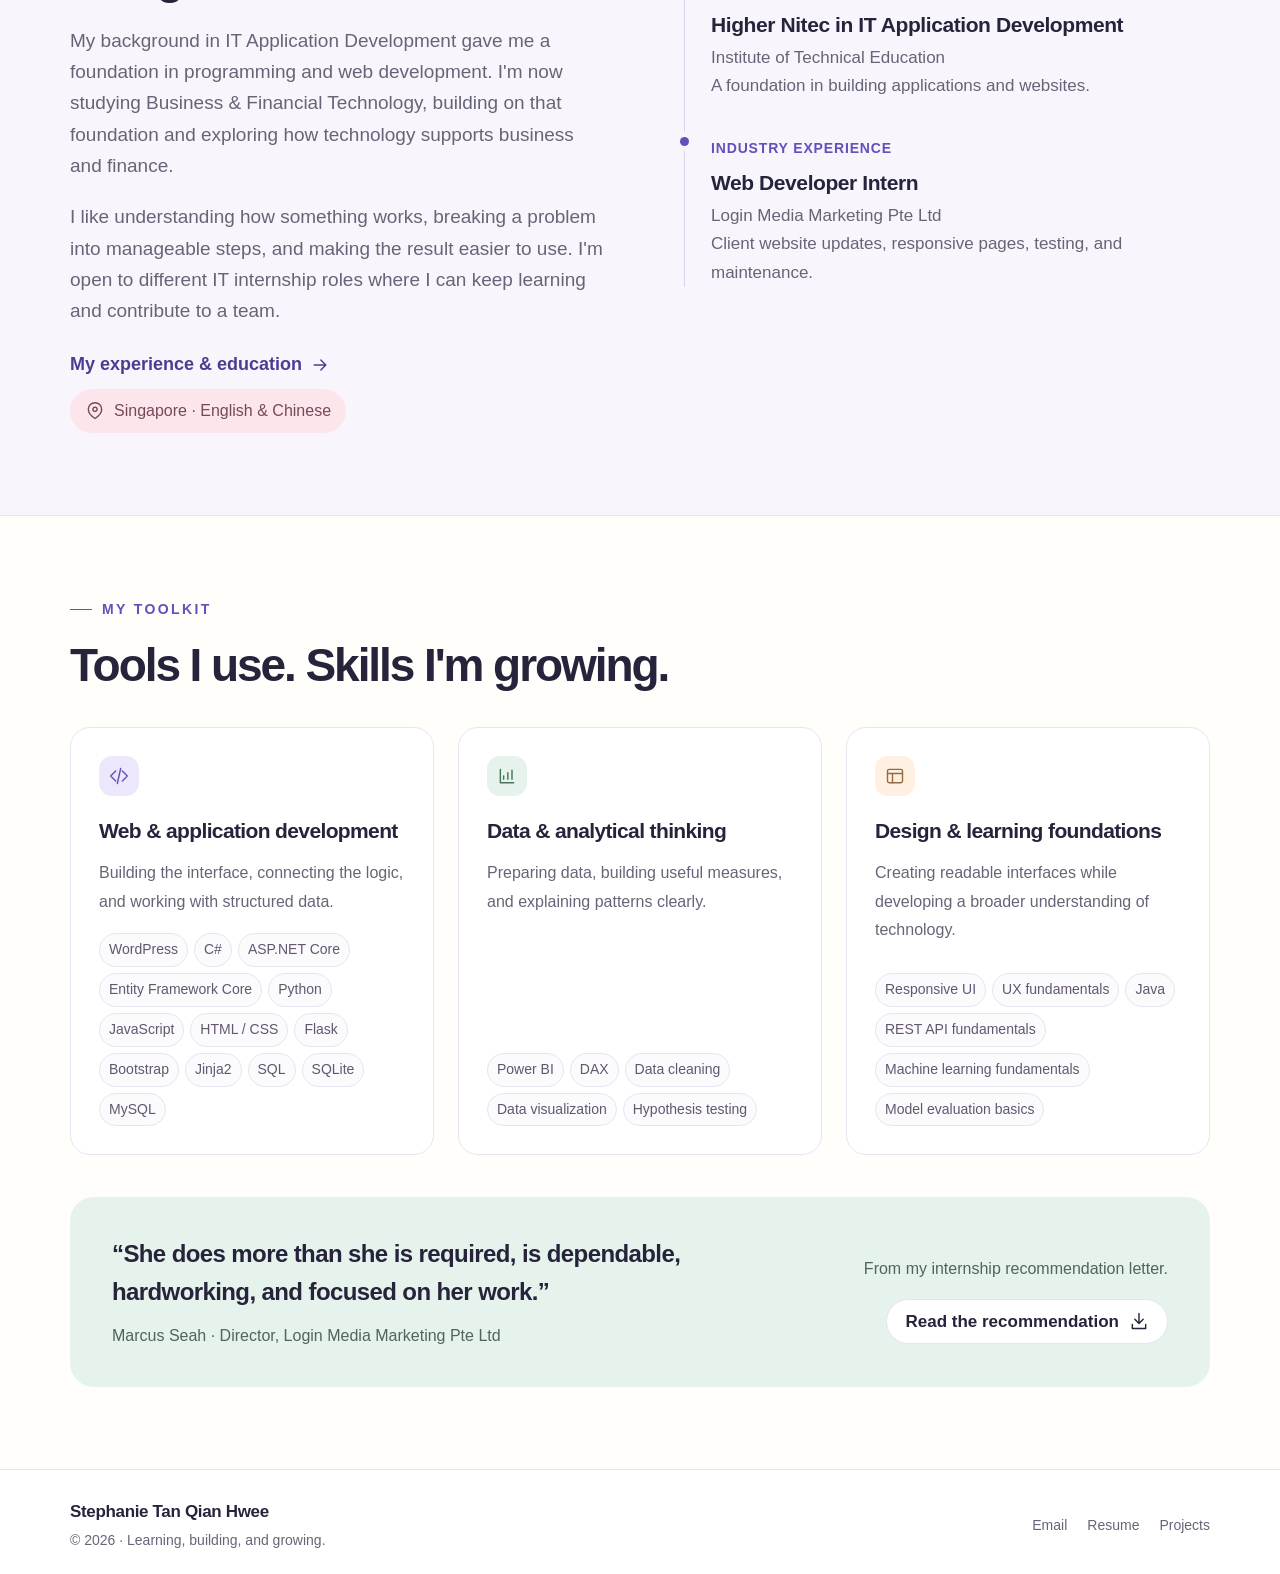
==== commit a159808d: "added project: arcane vault" ====
--- a/index.html
+++ b/index.html
@@ -9,6 +9,8 @@
 <button class="menu-toggle" type="button" aria-controls="primary-navigation" aria-expanded="false"><svg class="icon " viewBox="0 0 24 24" aria-hidden="true"><path d="M4 7h16M4 12h16M4 17h16"/></svg><span class="menu-label">Menu</span></button>
 <nav class="nav-links" id="primary-navigation" aria-label="Main navigation"><a class="nav-link " href="index.html" aria-current="page">Home</a><a class="nav-link " href="projects.html">Projects</a><a class="nav-link " href="resume.html">Resume</a><a class="nav-link contact-link" href="contact.html">Contact</a></nav>
 </div></header><main id="main" tabindex="-1"><section class="hero" aria-labelledby="hero-title"><div class="container hero-grid"><div><h1 id="hero-title">Hi, I'm Stephanie.</h1><p class="hero-intro">I'm a <strong>Business &amp; Financial Technology student at Nanyang Polytechnic</strong>. I enjoy building useful websites, exploring data, and turning ideas into clear, practical experiences.</p><div class="button-row"><a class="button " href="projects.html">Explore my work<svg class="icon " viewBox="0 0 24 24" aria-hidden="true"><path d="M5 12h14M13 6l6 6-6 6"/></svg></a><a class="button secondary" href="assets/documents/Stephanie_Tan_Qian_Hwee_Resume.pdf" download>Download resume<svg class="icon " viewBox="0 0 24 24" aria-hidden="true"><path d="M12 3v12m-5-5 5 5 5-5M4 16v5h16v-5"/></svg></a></div><p class="hero-small"><span class="status">Open to IT internships</span></p></div></div></section>
-<section class="section" aria-labelledby="work-title"><div class="container"><div class="section-heading"><div><p class="eyebrow">Selected work</p><h2 id="work-title">A few things I've worked on.</h2><p>Projects across web development, data analytics, and interface design.</p></div><a class="text-link" href="projects.html">All projects <svg class="icon " viewBox="0 0 24 24" aria-hidden="true"><path d="M5 12h14M13 6l6 6-6 6"/></svg></a></div><div class="project-grid"><article class="project-card" id="wordpress" data-project-category="web"><a class="project-visual wordpress" href="project-wordpress.html" aria-label="Explore WordPress Website Maintenance"><span class="project-index">01</span><img src="assets/images/wordpress-maintenance.svg" alt="Illustrated cover for WordPress website maintenance, showing the four client names" width="1200" height="680" loading="lazy" decoding="async"></a><div class="project-body"><div class="project-kind"><span>Client website work</span><span class="project-scope">Internship contribution</span></div><h3><a href="project-wordpress.html">WordPress Website Maintenance</a></h3><p>Worked on client WordPress websites and contributed to their ongoing maintenance during my internship at Login Media Marketing Pte Ltd.</p><div class="tags"><span class="tag">WordPress</span><span class="tag">Website Maintenance</span></div><div class="project-bottom"><a class="text-link" href="project-wordpress.html">Explore case study <svg class="icon" viewBox="0 0 24 24" aria-hidden="true"><path d="M5 12h14M13 6l6 6-6 6"/></svg></a></div></div></article><article class="project-card" id="genlink" data-project-category="web"><a class="project-visual " href="project-genlinksg.html" aria-label="Explore GenLinkSG — SkillSwap"><span class="project-index">02</span><img src="assets/images/genlink-home.png" alt="GenLinkSG home page introducing the youth–senior skill exchange platform" width="1826" height="996" class="" loading="lazy" decoding="async"></a><div class="project-body"><div class="project-kind"><span>Web application</span><span class="project-scope">Full-stack contribution</span></div><h3><a href="project-genlinksg.html">GenLinkSG — SkillSwap</a></h3><p>Connecting youths and seniors through a skill exchange platform, with teach / learn listings and a clear request flow.</p><div class="tags"><span class="tag">Python</span><span class="tag">Flask</span><span class="tag">SQLite</span><span class="tag">Bootstrap</span><span class="tag">Jinja2</span></div><div class="project-bottom"><a class="text-link" href="project-genlinksg.html">Explore case study <svg class="icon " viewBox="0 0 24 24" aria-hidden="true"><path d="M5 12h14M13 6l6 6-6 6"/></svg></a></div></div></article><article class="project-card" id="powerbi" data-project-category="data"><a class="project-visual mint" href="project-powerbi.html" aria-label="Explore Emergency Department Waiting Time"><span class="project-index">03</span><img src="assets/images/powerbi-000.png" alt="Power BI report with waiting time KPIs, arrival period analysis, and staffing scatter plot" width="978" height="572" class="" loading="lazy" decoding="async"></a><div class="project-body"><div class="project-kind"><span>Data analytics & reporting</span><span class="project-scope">Individual assignment</span></div><h3><a href="project-powerbi.html">Emergency Department Waiting Time</a></h3><p>Exploring walk-in waiting times, care stages, and service patterns through Power BI reports and DAX measures.</p><div class="tags"><span class="tag">Power BI</span><span class="tag">DAX</span><span class="tag">Data preparation</span><span class="tag">Visual analysis</span></div><div class="project-bottom"><a class="text-link" href="project-powerbi.html">Explore case study <svg class="icon " viewBox="0 0 24 24" aria-hidden="true"><path d="M5 12h14M13 6l6 6-6 6"/></svg></a></div></div></article><article class="project-card" id="budget" data-project-category="data"><a class="project-visual budget" href="project-budget.html" aria-label="Explore Student Budget Statistical Analysis"><span class="project-index">04</span><img src="assets/images/budget-cover.svg" alt="Illustrated project cover asking whether a monthly student budget of S$400 is realistic" width="640" height="360" class="" loading="lazy" decoding="async"></a><div class="project-body"><div class="project-kind"><span>Statistical research</span><span class="project-scope">Group project</span></div><h3><a href="project-budget.html">Student Budget Statistical Analysis</a></h3><p>A survey-based group project on student spending. My work focused on testing the S$400 benchmark and interpreting the results in Python.</p><div class="tags"><span class="tag">Python / SciPy</span><span class="tag">Hypothesis testing</span><span class="tag">Interpretation</span></div><div class="project-bottom"><a class="text-link" href="project-budget.html">Explore case study <svg class="icon " viewBox="0 0 24 24" aria-hidden="true"><path d="M5 12h14M13 6l6 6-6 6"/></svg></a></div></div></article><article class="project-card" id="dance" data-project-category="web"><a class="project-visual pink" href="project-dancecca.html" aria-label="Explore Dance CCA Website"><span class="project-index">05</span><img src="assets/images/dance-home.png" alt="Dance CCA website home page showing the club introduction and visual design" width="1522" height="777" class="" loading="lazy" decoding="async"></a><div class="project-body"><div class="project-kind"><span>Front-end development</span><span class="project-scope">UI design & build</span></div><h3><a href="project-dancecca.html">Dance CCA Website</a></h3><p>A youth-friendly club website that makes performances, schedules, and joining information easy to explore.</p><div class="tags"><span class="tag">HTML</span><span class="tag">CSS</span><span class="tag">Bootstrap</span><span class="tag">Responsive design</span></div><div class="project-bottom"><a class="text-link" href="project-dancecca.html">Explore case study <svg class="icon " viewBox="0 0 24 24" aria-hidden="true"><path d="M5 12h14M13 6l6 6-6 6"/></svg></a></div></div></article></div></div></section>
+<section class="section" aria-labelledby="work-title"><div class="container"><div class="section-heading"><div><p class="eyebrow">Selected work</p><h2 id="work-title">A few things I've worked on.</h2><p>Projects across web development, data analytics, and interface design.</p></div><a class="text-link" href="projects.html">All projects <svg class="icon " viewBox="0 0 24 24" aria-hidden="true"><path d="M5 12h14M13 6l6 6-6 6"/></svg></a></div><div class="project-grid"><article class="project-card" id="wordpress" data-project-category="web"><a class="project-visual wordpress" href="project-wordpress.html" aria-label="Explore WordPress Website Maintenance"><span class="project-index">01</span><img src="assets/images/wordpress-maintenance.svg" alt="Illustrated cover for WordPress website maintenance, showing the four client names" width="1200" height="680" loading="lazy" decoding="async"></a><div class="project-body"><div class="project-kind"><span>Client website work</span><span class="project-scope">Internship contribution</span></div><h3><a href="project-wordpress.html">WordPress Website Maintenance</a></h3><p>Worked on client WordPress websites and contributed to their ongoing maintenance during my internship at Login Media Marketing Pte Ltd.</p><div class="tags"><span class="tag">WordPress</span><span class="tag">Website Maintenance</span></div><div class="project-bottom"><a class="text-link" href="project-wordpress.html">Explore case study <svg class="icon" viewBox="0 0 24 24" aria-hidden="true"><path d="M5 12h14M13 6l6 6-6 6"/></svg></a></div></div></article><article class="project-card" id="arcane" data-project-category="web">
+<a class="project-visual arcane" href="project-arcanevault.html" aria-label="Explore Arcane Vault — Collector Marketplace"><span class="project-index">02</span><img src="assets/images/arcane-marketplace.png" alt="Arcane Vault marketplace with collectible listings, asking prices, and wishlist controls" width="1042" height="475" loading="lazy" decoding="async"></a>
+<div class="project-body"><div class="project-kind"><span>Full-stack web application</span><span class="project-scope">Academic project</span></div><h3><a href="project-arcanevault.html">Arcane Vault — Collector Marketplace</a></h3><p>A collector platform combining collection management, marketplace listings, wishlists, trade requests, and an analytics dashboard.</p><div class="tags"><span class="tag">C#</span><span class="tag">Razor Pages</span><span class="tag">Web API</span><span class="tag">EF Core</span><span class="tag">SQLite</span></div><div class="project-bottom"><a class="text-link" href="project-arcanevault.html">Explore case study <svg class="icon" viewBox="0 0 24 24" aria-hidden="true"><path d="M5 12h14M13 6l6 6-6 6"/></svg></a></div></div></article><article class="project-card" id="genlink" data-project-category="web"><a class="project-visual " href="project-genlinksg.html" aria-label="Explore GenLinkSG — SkillSwap"><span class="project-index">03</span><img src="assets/images/genlink-home.png" alt="GenLinkSG home page introducing the youth–senior skill exchange platform" width="1826" height="996" class="" loading="lazy" decoding="async"></a><div class="project-body"><div class="project-kind"><span>Web application</span><span class="project-scope">Full-stack contribution</span></div><h3><a href="project-genlinksg.html">GenLinkSG — SkillSwap</a></h3><p>Connecting youths and seniors through a skill exchange platform, with teach / learn listings and a clear request flow.</p><div class="tags"><span class="tag">Python</span><span class="tag">Flask</span><span class="tag">SQLite</span><span class="tag">Bootstrap</span><span class="tag">Jinja2</span></div><div class="project-bottom"><a class="text-link" href="project-genlinksg.html">Explore case study <svg class="icon " viewBox="0 0 24 24" aria-hidden="true"><path d="M5 12h14M13 6l6 6-6 6"/></svg></a></div></div></article><article class="project-card" id="powerbi" data-project-category="data"><a class="project-visual mint" href="project-powerbi.html" aria-label="Explore Emergency Department Waiting Time"><span class="project-index">04</span><img src="assets/images/powerbi-000.png" alt="Power BI report with waiting time KPIs, arrival period analysis, and staffing scatter plot" width="978" height="572" class="" loading="lazy" decoding="async"></a><div class="project-body"><div class="project-kind"><span>Data analytics & reporting</span><span class="project-scope">Individual assignment</span></div><h3><a href="project-powerbi.html">Emergency Department Waiting Time</a></h3><p>Exploring walk-in waiting times, care stages, and service patterns through Power BI reports and DAX measures.</p><div class="tags"><span class="tag">Power BI</span><span class="tag">DAX</span><span class="tag">Data preparation</span><span class="tag">Visual analysis</span></div><div class="project-bottom"><a class="text-link" href="project-powerbi.html">Explore case study <svg class="icon " viewBox="0 0 24 24" aria-hidden="true"><path d="M5 12h14M13 6l6 6-6 6"/></svg></a></div></div></article><article class="project-card" id="budget" data-project-category="data"><a class="project-visual budget" href="project-budget.html" aria-label="Explore Student Budget Statistical Analysis"><span class="project-index">05</span><img src="assets/images/budget-cover.svg" alt="Illustrated project cover asking whether a monthly student budget of S$400 is realistic" width="640" height="360" class="" loading="lazy" decoding="async"></a><div class="project-body"><div class="project-kind"><span>Statistical research</span><span class="project-scope">Group project</span></div><h3><a href="project-budget.html">Student Budget Statistical Analysis</a></h3><p>A survey-based group project on student spending. My work focused on testing the S$400 benchmark and interpreting the results in Python.</p><div class="tags"><span class="tag">Python / SciPy</span><span class="tag">Hypothesis testing</span><span class="tag">Interpretation</span></div><div class="project-bottom"><a class="text-link" href="project-budget.html">Explore case study <svg class="icon " viewBox="0 0 24 24" aria-hidden="true"><path d="M5 12h14M13 6l6 6-6 6"/></svg></a></div></div></article><article class="project-card" id="dance" data-project-category="web"><a class="project-visual pink" href="project-dancecca.html" aria-label="Explore Dance CCA Website"><span class="project-index">06</span><img src="assets/images/dance-home.png" alt="Dance CCA website home page showing the club introduction and visual design" width="1522" height="777" class="" loading="lazy" decoding="async"></a><div class="project-body"><div class="project-kind"><span>Front-end development</span><span class="project-scope">UI design & build</span></div><h3><a href="project-dancecca.html">Dance CCA Website</a></h3><p>A youth-friendly club website that makes performances, schedules, and joining information easy to explore.</p><div class="tags"><span class="tag">HTML</span><span class="tag">CSS</span><span class="tag">Bootstrap</span><span class="tag">Responsive design</span></div><div class="project-bottom"><a class="text-link" href="project-dancecca.html">Explore case study <svg class="icon " viewBox="0 0 24 24" aria-hidden="true"><path d="M5 12h14M13 6l6 6-6 6"/></svg></a></div></div></article></div></div></section>
 <section class="section soft" aria-labelledby="about-title"><div class="container about-grid"><div class="about-copy"><p class="eyebrow">A little about me</p><h2 class="section-title" id="about-title">Curious about technology.<br>Focused on the people using it.</h2><p>My background in IT Application Development gave me a foundation in programming and web development. I'm now studying Business &amp; Financial Technology, building on that foundation and exploring how technology supports business and finance.</p><p>I like understanding how something works, breaking a problem into manageable steps, and making the result easier to use. I'm open to different IT internship roles where I can keep learning and contribute to a team.</p><a class="text-link" href="resume.html">My experience & education <svg class="icon " viewBox="0 0 24 24" aria-hidden="true"><path d="M5 12h14M13 6l6 6-6 6"/></svg></a><br><span class="about-note"><svg class="icon " viewBox="0 0 24 24" aria-hidden="true"><path d="M20 10c0 6-8 11-8 11S4 16 4 10a8 8 0 1 1 16 0Z"/><circle cx="12" cy="10" r="2.5"/></svg>Singapore · English & Chinese</span></div><div><p class="eyebrow">My learning journey</p><div class="journey"><article class="journey-item"><time>2025 — PRESENT</time><h3>Diploma in Business &amp; Financial Technology</h3><p>Nanyang Polytechnic<br>Business, finance, and technology.</p></article><article class="journey-item"><time>2022 — 2025</time><h3>Higher Nitec in IT Application Development</h3><p>Institute of Technical Education<br>A foundation in building applications and websites.</p></article><article class="journey-item"><time>INDUSTRY EXPERIENCE</time><h3>Web Developer Intern</h3><p>Login Media Marketing Pte Ltd<br>Client website updates, responsive pages, testing, and maintenance.</p></article></div></div></div></section>
-<section class="section" aria-labelledby="skills-title"><div class="container"><p class="eyebrow">My toolkit</p><h2 class="section-title" id="skills-title">Tools I use. Skills I'm growing.</h2><div class="skills-grid"><article class="skill-card"><span class="skill-icon"><svg class="icon " viewBox="0 0 24 24" aria-hidden="true"><path d="m8 6-6 6 6 6m8-12 6 6-6 6M14 3l-4 18"/></svg></span><h3>Web & application development</h3><p>Building the interface, connecting the logic, and working with structured data.</p><div class="tags"><span class="tag">WordPress</span><span class="tag">Python</span><span class="tag">JavaScript</span><span class="tag">HTML / CSS</span><span class="tag">Flask</span><span class="tag">Bootstrap</span><span class="tag">Jinja2</span><span class="tag">SQL</span><span class="tag">SQLite</span><span class="tag">MySQL</span></div></article><article class="skill-card"><span class="skill-icon"><svg class="icon " viewBox="0 0 24 24" aria-hidden="true"><path d="M4 4v16h16M8 16v-4m5 4V8m5 8V5"/></svg></span><h3>Data & analytical thinking</h3><p>Preparing data, building useful measures, and explaining patterns clearly.</p><div class="tags"><span class="tag">Power BI</span><span class="tag">DAX</span><span class="tag">Data cleaning</span><span class="tag">Data visualization</span><span class="tag">Hypothesis testing</span></div></article><article class="skill-card"><span class="skill-icon"><svg class="icon " viewBox="0 0 24 24" aria-hidden="true"><rect x="3" y="4" width="18" height="16" rx="2"/><path d="M3 9h18M9 9v11"/></svg></span><h3>Design & learning foundations</h3><p>Creating readable interfaces while developing a broader understanding of technology.</p><div class="tags"><span class="tag">Responsive UI</span><span class="tag">UX fundamentals</span><span class="tag">Java</span><span class="tag">REST API fundamentals</span><span class="tag">Machine learning fundamentals</span><span class="tag">Model evaluation basics</span></div></article></div><aside class="quote-panel" aria-label="Internship recommendation"><div><blockquote>“She does more than she is required, is dependable, hardworking, and focused on her work.”</blockquote><p class="quote-attribution">Marcus Seah · Director, Login Media Marketing Pte Ltd</p></div><div class="quote-right"><p>From my internship recommendation letter.</p><a class="button secondary small" href="assets/documents/Stephanie_Tan_Testimonial_Login_Media.pdf" download>Read the recommendation<svg class="icon " viewBox="0 0 24 24" aria-hidden="true"><path d="M12 3v12m-5-5 5 5 5-5M4 16v5h16v-5"/></svg></a></div></aside></div></section></main><footer class="site-footer"><div class="container footer-inner"><div><p class="footer-title">Stephanie Tan Qian Hwee</p><p class="footer-copy">© <span data-year>2026</span> · Learning, building, and growing.</p></div><div class="footer-links"><a href="mailto:tanstephanie0412@gmail.com">Email</a><a href="resume.html">Resume</a><a href="projects.html">Projects</a></div></div></footer><button class="back-top" type="button" aria-label="Back to top"><svg class="icon " viewBox="0 0 24 24" aria-hidden="true"><path d="M12 20V4m-6 6 6-6 6 6"/></svg></button></body></html>+<section class="section" aria-labelledby="skills-title"><div class="container"><p class="eyebrow">My toolkit</p><h2 class="section-title" id="skills-title">Tools I use. Skills I'm growing.</h2><div class="skills-grid"><article class="skill-card"><span class="skill-icon"><svg class="icon " viewBox="0 0 24 24" aria-hidden="true"><path d="m8 6-6 6 6 6m8-12 6 6-6 6M14 3l-4 18"/></svg></span><h3>Web & application development</h3><p>Building the interface, connecting the logic, and working with structured data.</p><div class="tags"><span class="tag">WordPress</span><span class="tag">C#</span><span class="tag">ASP.NET Core</span><span class="tag">Entity Framework Core</span><span class="tag">Python</span><span class="tag">JavaScript</span><span class="tag">HTML / CSS</span><span class="tag">Flask</span><span class="tag">Bootstrap</span><span class="tag">Jinja2</span><span class="tag">SQL</span><span class="tag">SQLite</span><span class="tag">MySQL</span></div></article><article class="skill-card"><span class="skill-icon"><svg class="icon " viewBox="0 0 24 24" aria-hidden="true"><path d="M4 4v16h16M8 16v-4m5 4V8m5 8V5"/></svg></span><h3>Data & analytical thinking</h3><p>Preparing data, building useful measures, and explaining patterns clearly.</p><div class="tags"><span class="tag">Power BI</span><span class="tag">DAX</span><span class="tag">Data cleaning</span><span class="tag">Data visualization</span><span class="tag">Hypothesis testing</span></div></article><article class="skill-card"><span class="skill-icon"><svg class="icon " viewBox="0 0 24 24" aria-hidden="true"><rect x="3" y="4" width="18" height="16" rx="2"/><path d="M3 9h18M9 9v11"/></svg></span><h3>Design & learning foundations</h3><p>Creating readable interfaces while developing a broader understanding of technology.</p><div class="tags"><span class="tag">Responsive UI</span><span class="tag">UX fundamentals</span><span class="tag">Java</span><span class="tag">REST API fundamentals</span><span class="tag">Machine learning fundamentals</span><span class="tag">Model evaluation basics</span></div></article></div><aside class="quote-panel" aria-label="Internship recommendation"><div><blockquote>“She does more than she is required, is dependable, hardworking, and focused on her work.”</blockquote><p class="quote-attribution">Marcus Seah · Director, Login Media Marketing Pte Ltd</p></div><div class="quote-right"><p>From my internship recommendation letter.</p><a class="button secondary small" href="assets/documents/Stephanie_Tan_Testimonial_Login_Media.pdf" download>Read the recommendation<svg class="icon " viewBox="0 0 24 24" aria-hidden="true"><path d="M12 3v12m-5-5 5 5 5-5M4 16v5h16v-5"/></svg></a></div></aside></div></section></main><footer class="site-footer"><div class="container footer-inner"><div><p class="footer-title">Stephanie Tan Qian Hwee</p><p class="footer-copy">© <span data-year>2026</span> · Learning, building, and growing.</p></div><div class="footer-links"><a href="mailto:tanstephanie0412@gmail.com">Email</a><a href="resume.html">Resume</a><a href="projects.html">Projects</a></div></div></footer><button class="back-top" type="button" aria-label="Back to top"><svg class="icon " viewBox="0 0 24 24" aria-hidden="true"><path d="M12 20V4m-6 6 6-6 6 6"/></svg></button></body></html>
--- a/css/style.css
+++ b/css/style.css
@@ -0,0 +1,276 @@
+:root{--ink:#26233b;--muted:#686477;--purple:#6550b9;--purple-dark:#4e3c91;--lilac:#ede7fb;--pink:#fce6ec;--mint:#e5f3ec;--peach:#fff0e1;--paper:#fffefa;--line:#e8e4ef;--white:#fff;--radius:24px;--card-padding:28px;--shadow:0 18px 48px rgba(51,37,83,.08)}
+*{box-sizing:border-box}
+html{scroll-behavior:smooth;scroll-padding-top:110px}
+body{margin:0;background:var(--paper);color:var(--ink);font-family:Inter,"Segoe UI",Arial,sans-serif;font-size:20px;line-height:1.65;-webkit-font-smoothing:antialiased}
+button,input,textarea,select{font:inherit}
+button,a,input,textarea,select{-webkit-tap-highlight-color:transparent}
+button{cursor:pointer}
+a{color:inherit;text-decoration:none}
+img{display:block;max-width:100%;height:auto}
+button:focus-visible,a:focus-visible,input:focus-visible,textarea:focus-visible,select:focus-visible{outline:3px solid var(--purple);outline-offset:5px}
+::selection{background:#d9cbfb;color:var(--ink)}
+[hidden]{display:none!important}
+.container{width:min(1140px,calc(100% - 64px));margin-inline:auto}
+.skip-link{position:fixed;top:12px;left:12px;transform:translateY(-160%);z-index:100;background:var(--white);padding:10px 18px;border:2px solid var(--purple);border-radius:12px}
+.skip-link:focus{transform:translateY(0)}
+.site-header{position:sticky;top:0;z-index:30;background:rgba(255,254,250,.96);border-bottom:1px solid var(--line);backdrop-filter:blur(16px)}
+.header-inner{min-height:86px;display:flex;align-items:center;justify-content:space-between;gap:24px}
+.brand{display:flex;align-items:center;gap:12px;line-height:1.3;min-width:0}
+.brand-mark{flex:none;display:grid;place-items:center;width:48px;height:48px;border-radius:14px;background:var(--lilac);font-weight:800;color:var(--purple-dark);font-size:26px;letter-spacing:-.05em;transform:rotate(-5deg)}
+.brand-name{min-width:0;font-size:21px;font-weight:750;letter-spacing:-.03em}
+
+.nav-links{display:flex;align-items:center;gap:7px}
+.nav-link{padding:9px 16px;font-size:18px;font-weight:650;border-radius:50px;transition:background .2s,color .2s}
+.nav-link:hover,.nav-link[aria-current=page]{background:var(--lilac);color:var(--purple-dark)}
+.nav-link.contact-link{background:var(--ink);color:var(--white);margin-left:12px}
+.nav-link.contact-link:hover{background:var(--purple-dark)}
+.menu-toggle{flex:none;display:none;align-items:center;gap:8px;border:1px solid var(--line);border-radius:12px;background:var(--white);padding:8px 12px;font-size:18px;font-weight:650}
+.icon{display:inline-block;width:20px;height:20px;flex:none;vertical-align:middle;fill:none;stroke:currentColor;stroke-width:1.7;stroke-linecap:round;stroke-linejoin:round}
+.button{display:inline-flex;align-items:center;justify-content:center;gap:10px;min-height:48px;padding:12px 23px;border:1px solid transparent;border-radius:50px;background:var(--purple);color:var(--white);font-size:18px;font-weight:700;line-height:1.4;transition:transform .2s,background .2s,box-shadow .2s;text-align:center}
+.button:hover{background:var(--purple-dark);transform:translateY(-2px);box-shadow:0 6px 16px rgba(101,80,185,.16)}
+.button.secondary{color:var(--ink);background:var(--white);border-color:var(--line)}
+.button.secondary:hover{border-color:var(--purple);background:var(--lilac)}
+.button.dark{background:var(--ink)}
+.button.dark:hover{background:var(--purple-dark)}
+.button.small{min-height:42px;padding:10px 18px;font-size:17px}
+.text-link{display:inline-flex;align-items:center;gap:8px;font-weight:700;font-size:18px;color:var(--purple-dark)}
+.text-link:hover{text-decoration:underline;text-underline-offset:5px}
+.button-row{display:flex;gap:12px;flex-wrap:wrap;align-items:center;margin-top:28px}
+.eyebrow{font-size:14px;font-weight:750;letter-spacing:.17em;text-transform:uppercase;color:var(--purple);display:flex;align-items:center;gap:10px;margin:0 0 18px}
+.eyebrow:before{content:"";width:22px;height:1px;background:currentColor}
+.status{display:inline-flex;align-items:center;gap:8px;border:1px solid #d7e8dd;background:#f0f8f3;padding:7px 12px;border-radius:30px;font-size:14px;font-weight:650;color:#38624a}
+.status:before{content:"";width:6px;height:6px;border-radius:50%;background:#5c9371;box-shadow:0 0 0 3px #dcecdf}
+.hero{padding:74px 0 58px;overflow:hidden;background:linear-gradient(120deg,var(--paper) 60%,#f5f0fd 100%)}
+.hero-grid{display:grid;grid-template-columns:1fr;gap:0;align-items:center;justify-items:center;text-align:center}
+.hero .eyebrow,.hero .button-row,.hero-small{justify-content:center}
+.hero h1{font-size:clamp(48px,5.2vw,77px);line-height:1.07;font-weight:800;letter-spacing:-.058em;margin:0 0 25px}
+
+.hero-intro{font-size:20px;line-height:1.85;color:var(--muted);max-width:820px;margin:0 auto}
+.hero-intro strong{font-weight:650;color:var(--ink)}
+.hero-small{font-size:16px;color:var(--muted);margin-top:24px;display:flex;align-items:center;gap:9px}
+
+.section{padding:82px 0}
+.section.soft{background:#f8f5fc;border-block:1px solid var(--line)}
+.experience-client-link{color:var(--purple-dark);font-weight:650;text-decoration:underline;text-underline-offset:4px}
+.section-heading{display:flex;align-items:flex-end;justify-content:space-between;gap:30px;margin-bottom:33px}
+.section-heading h2,.section-title{font-size:clamp(32px,3.7vw,46px);line-height:1.17;letter-spacing:-.045em;margin:0;font-weight:780}
+.section-heading p{max-width:390px;color:var(--muted);font-size:18px;margin:12px 0 0}
+.project-grid{display:grid;grid-template-columns:repeat(2,minmax(0,1fr));gap:30px}
+.project-card{overflow:hidden;background:var(--white);border:1px solid var(--line);border-radius:var(--radius);transition:border-color .25s,transform .25s,box-shadow .25s;display:flex;flex-direction:column}
+.project-card:hover{border-color:#c9bcea;box-shadow:var(--shadow)}
+.project-visual{display:block;position:relative;aspect-ratio:1.79;background:var(--lilac);overflow:hidden;padding:25px 25px 0}
+.project-visual.mint{background:var(--mint)}
+.project-visual.peach{background:var(--peach)}
+.project-visual.pink{background:var(--pink)}
+.project-visual img{width:100%;height:100%;object-fit:cover;object-position:top;border:1px solid rgba(40,28,66,.1);border-radius:10px 10px 0 0;box-shadow:0 8px 30px rgba(39,31,58,.09);transition:transform .4s}
+.project-visual.budget{display:grid;place-items:center;padding:20px;background:#fbefdf}
+.project-visual.budget img{object-fit:contain;border:0;box-shadow:none;max-width:380px;border-radius:0}
+.project-index{position:absolute;left:12px;top:11px;background:var(--white);border:1px solid var(--line);border-radius:30px;padding:3px 9px;font-size:13px;font-weight:800;letter-spacing:.06em;z-index:1}
+.project-body{padding:var(--card-padding);flex:1;min-width:0;display:flex;flex-direction:column}
+.project-kind{font-size:14px;color:var(--purple-dark);font-weight:750;text-transform:uppercase;letter-spacing:.11em;margin:0 0 12px;display:flex;align-items:center;justify-content:space-between;gap:8px;flex-wrap:wrap}
+.project-scope{font-size:13px;border-radius:30px;padding:3px 8px;background:var(--mint);color:#38624a;text-transform:none;letter-spacing:0;font-weight:650}
+.project-body h3{font-size:27px;letter-spacing:-.035em;line-height:1.25;margin:0 0 12px}
+.project-body h3 a:hover{color:var(--purple)}
+.project-body p{font-size:17px;line-height:1.8;color:var(--muted);margin:0 0 20px}
+.project-body>.tags{margin-top:auto}
+.tags{display:flex;flex-wrap:wrap;gap:6px}
+.tag{display:inline-flex;border:1px solid var(--line);background:#fbfafc;padding:3px 9px;border-radius:30px;font-size:14px;color:#62576f;line-height:1.7}
+.project-bottom{display:flex;align-items:center;gap:10px;margin-top:24px}
+.project-bottom small{font-size:14px;color:var(--muted)}
+.about-grid{display:grid;grid-template-columns:1fr 1fr;gap:72px;align-items:start}
+.about-copy p{color:var(--muted);font-size:19px;margin:20px 0}
+.about-note{display:inline-flex;align-items:center;gap:9px;font-size:16px;padding:9px 15px;border-radius:40px;background:var(--pink);color:#764959;margin-top:9px}
+.journey{border-left:1px solid #dcd2ed;margin:6px 0 0 8px}
+.journey-item{position:relative;padding:0 0 30px 26px}
+.journey-item:last-child{padding-bottom:0}
+.journey-item:before{content:"";width:9px;height:9px;border-radius:50%;position:absolute;top:7px;left:-5px;background:var(--purple);box-shadow:0 0 0 5px #f8f5fc}
+.journey-item time{font-size:14px;color:var(--purple);font-weight:700;letter-spacing:.06em}
+.journey-item h3{font-size:21px;margin:5px 0;line-height:1.4;letter-spacing:-.02em}
+.journey-item p{font-size:17px;color:var(--muted);margin:0}
+.skills-grid{display:grid;grid-template-columns:repeat(3,1fr);gap:24px;margin-top:34px}
+.skill-card{border:1px solid var(--line);border-radius:20px;padding:var(--card-padding);background:var(--white);min-width:0;display:flex;flex-direction:column}
+.skill-card>.tags{margin-top:auto}
+.skill-icon{display:grid;place-items:center;width:40px;height:40px;border-radius:13px;background:var(--lilac);color:var(--purple);margin-bottom:18px}
+.skill-card:nth-child(2) .skill-icon{background:var(--mint);color:#477559}
+.skill-card:nth-child(3) .skill-icon{background:var(--peach);color:#926b41}
+.skill-card h3{font-size:21px;letter-spacing:-.03em;margin:0 0 10px}
+.skill-card p{font-size:16px;line-height:1.8;color:var(--muted);margin:0 0 17px}
+.skill-card .tag{font-size:14px;padding:4px 9px}
+.quote-panel{padding:38px 42px;border-radius:var(--radius);background:var(--mint);display:grid;grid-template-columns:1.5fr 1fr;gap:30px;align-items:center;margin-top:42px}
+.quote-panel blockquote{font-size:24px;line-height:1.55;letter-spacing:-.025em;margin:0;font-weight:600}
+.quote-attribution{font-size:16px;color:#4f6658;margin:13px 0 0}
+.quote-panel .quote-right{text-align:right}
+.quote-panel .quote-right p{font-size:16px;color:#4f6658}
+.cta-section{padding:0 0 70px}
+.cta-panel{background:var(--lilac);border-radius:30px;padding:48px 50px;display:flex;justify-content:space-between;gap:30px;align-items:center;position:relative;overflow:hidden}
+.cta-panel:after{content:"✳";position:absolute;right:195px;top:-49px;font-size:230px;line-height:1;color:rgba(101,80,185,.075);pointer-events:none}
+.cta-panel h2{font-size:clamp(31px,3vw,42px);letter-spacing:-.045em;line-height:1.2;margin:0 0 10px}
+.cta-panel p{font-size:17px;color:var(--muted);margin:0;max-width:570px}
+.cta-panel>*{position:relative;z-index:1}
+.cta-panel .button{flex:none}
+.site-footer{border-top:1px solid var(--line);padding:28px 0 22px;background:var(--white)}
+.footer-inner{display:flex;justify-content:space-between;gap:30px;align-items:center}
+.footer-title{font-size:17px;font-weight:700;letter-spacing:-.02em;margin:0 0 3px}
+.footer-copy{font-size:14px;color:var(--muted);margin:0}
+.footer-links{display:flex;align-items:center;gap:20px;font-size:14px;color:var(--muted)}
+.footer-links a:hover{color:var(--purple)}
+.page-hero{padding:58px 0 42px;background:linear-gradient(125deg,var(--paper) 40%,#f4effb);border-bottom:1px solid var(--line)}
+.page-hero h1{font-size:clamp(40px,5vw,63px);line-height:1.12;letter-spacing:-.055em;margin:0 0 18px;font-weight:800;max-width:850px}
+.page-hero .lead{font-size:20px;color:var(--muted);max-width:680px;margin:0;line-height:1.8}
+.page-hero .status{margin-bottom:24px}
+.page-hero .tags{margin-top:22px}
+.filters{display:flex;flex-wrap:wrap;gap:9px;margin:0 0 30px}
+.filter-button{border:1px solid var(--line);background:var(--white);color:var(--muted);border-radius:40px;padding:10px 17px;font-size:16px;font-weight:650;transition:background .2s}
+.filter-button:hover,.filter-button[aria-pressed=true]{border-color:var(--purple);background:var(--purple);color:var(--white)}
+.filter-button span{font-size:14px;opacity:.8;margin-left:6px}
+.filter-note{font-size:16px;color:var(--muted);margin-top:22px}
+.breadcrumb{display:flex;flex-wrap:wrap;align-items:center;gap:9px;color:var(--muted);font-size:14px;margin-bottom:29px}
+.breadcrumb a:hover{color:var(--purple);text-decoration:underline}
+.case-meta{display:grid;grid-template-columns:repeat(4,1fr);margin-top:34px;border-top:1px solid #ddd5e9;padding-top:22px;gap:20px}
+.case-meta dt{font-size:13px;letter-spacing:.1em;text-transform:uppercase;font-weight:750;color:var(--muted);margin:0 0 5px}
+.case-meta dd{font-size:16px;font-weight:650;margin:0;line-height:1.6}
+.case-cover{padding-top:42px}
+.browser-frame{border:1px solid var(--line);border-radius:19px;overflow:hidden;background:var(--white);box-shadow:var(--shadow)}
+.browser-bar{height:37px;background:#f6f3fa;border-bottom:1px solid var(--line);display:flex;align-items:center;padding:0 15px;gap:5px}
+.browser-bar i{display:block;width:6px;height:6px;border-radius:50%;background:#cabddd}
+.browser-bar span{font-size:13px;color:var(--muted);margin-left:10px;letter-spacing:.05em}
+.browser-frame img{width:100%;max-height:540px;object-fit:cover;object-position:top}
+.browser-frame.analytics img{object-fit:contain;max-height:610px;padding:16px;background:var(--white)}
+.browser-frame.budget-cover img{height:340px;object-fit:contain;padding:10px;background:var(--peach)}
+.caption{font-size:14px;color:var(--muted);margin:12px 0 0;text-align:center}
+.case-layout{display:grid;grid-template-columns:minmax(0,1fr) 242px;gap:70px;padding:60px 0 76px}
+.case-section{margin-bottom:40px}
+.case-section:last-child{margin-bottom:0}
+.case-section h2{font-size:31px;line-height:1.3;letter-spacing:-.035em;margin:0 0 15px}
+.case-section h3{font-size:21px;margin:23px 0 10px;letter-spacing:-.02em}
+.case-section p,.case-section li{font-size:18px;color:var(--muted);line-height:1.85}
+.case-section p{margin:0 0 14px}
+.case-section ul{padding-left:21px;margin:0}
+.case-section li{padding-left:4px;margin-bottom:10px}
+.case-section li strong{color:var(--ink);font-weight:650}
+.case-aside{align-self:start;position:sticky;top:112px;border:1px solid var(--line);border-radius:20px;padding:23px;background:var(--white)}
+.case-aside h2{font-size:14px;text-transform:uppercase;letter-spacing:.12em;color:var(--muted);margin:0 0 15px}
+.case-aside a.aside-link{display:block;font-size:16px;padding:7px 0;color:var(--muted)}
+.case-aside a:hover{color:var(--purple)}
+.case-aside .button{margin-top:18px;width:100%;font-size:14px;padding:11px}
+.case-aside p{font-size:14px;color:var(--muted);margin:15px 0 0;line-height:1.7}
+.callout{padding:21px 23px;background:var(--lilac);border-radius:16px;margin-top:20px;border-left:3px solid #b49bdc}
+.callout p:last-child{margin:0}
+.callout.mint{background:var(--mint);border-color:#94bc9f}
+.callout.peach{background:var(--peach);border-color:#dbb886}
+.process-list{list-style:none;padding:0!important;counter-reset:process}
+.process-list li{counter-increment:process;position:relative;padding:0 0 20px 44px;margin:0}
+.process-list li:before{content:counter(process,decimal-leading-zero);position:absolute;left:0;top:2px;color:var(--purple);font-size:14px;font-weight:800;border:1px solid #d5c8ec;display:grid;place-items:center;width:28px;height:28px;border-radius:50%}
+.process-list li strong{display:block;margin-bottom:3px}
+.gallery{display:grid;grid-template-columns:repeat(2,minmax(0,1fr));gap:18px;margin-top:25px}
+.gallery figure{margin:0;min-width:0}
+.gallery figure.full{grid-column:1/-1}
+.gallery-trigger{position:relative;display:block;border:1px solid var(--line);border-radius:12px;background:#f6f3fa;padding:9px;overflow:hidden}
+.gallery-trigger img{width:100%;height:180px;object-fit:cover;object-position:top;border-radius:6px}
+.gallery figure.full img{height:auto;max-height:420px;object-fit:contain;background:var(--white)}
+.gallery-trigger .zoom-label{position:absolute;bottom:15px;right:15px;font-size:13px;font-weight:650;background:var(--white);padding:5px 9px;border-radius:40px;border:1px solid var(--line)}
+.gallery figcaption{font-size:14px;color:var(--muted);margin-top:8px;padding:0 3px}
+.code-block{background:#29253c;color:#efe9fb;padding:23px;border-radius:16px;overflow-x:auto;font-size:16px;line-height:1.8;white-space:pre;tab-size:2}
+.metric-row{display:grid;grid-template-columns:repeat(3,1fr);gap:12px;margin:22px 0}
+.metric{background:var(--white);border:1px solid var(--line);border-radius:15px;padding:17px 18px}
+.metric strong{display:block;color:var(--purple);font-size:29px;letter-spacing:-.03em;line-height:1.3}
+.metric span{font-size:14px;color:var(--muted)}
+.case-pagination{display:flex;justify-content:space-between;align-items:center;border-top:1px solid var(--line);padding-top:28px;margin-top:40px;gap:20px}
+.case-pagination .text-link{max-width:70%;text-align:right}
+.resume-layout{display:grid;grid-template-columns:260px minmax(0,1fr);gap:50px}
+.resume-sidebar{align-self:start;position:sticky;top:110px}
+.resume-sidebar .profile-mini{background:var(--lilac);border:1px solid #ddd3ef;border-radius:22px;padding:24px}
+.resume-sidebar h2{font-size:24px;letter-spacing:-.04em;line-height:1.35;margin:0 0 6px}
+.resume-sidebar p{font-size:16px;color:var(--muted);margin:0 0 18px}
+.resume-sidebar .button{width:100%}
+.resume-sidebar .sidebar-email{display:block;font-size:14px;margin-top:17px;overflow-wrap:anywhere;color:var(--purple-dark)}
+.resume-links{margin-top:20px}
+.resume-links a{display:block;padding:7px 15px;font-size:16px;color:var(--muted)}
+.resume-links a:hover{color:var(--purple)}
+.resume-block{margin-bottom:42px}
+.resume-block h2{font-size:30px;letter-spacing:-.035em;margin:0 0 23px}
+.resume-block p{font-size:18px;color:var(--muted)}
+.experience-item{border-bottom:1px solid var(--line);padding-bottom:25px;margin-bottom:25px}
+.experience-item:last-child{margin-bottom:0}
+.experience-top{display:flex;justify-content:space-between;gap:20px;align-items:start}
+.experience-item h3{font-size:21px;letter-spacing:-.02em;margin:0 0 4px;line-height:1.5}
+.experience-item .company{font-size:16px;color:var(--purple);margin:0 0 12px;font-weight:650}
+.experience-item time{flex:none;font-size:14px;color:var(--muted);padding-top:4px}
+.experience-item ul{padding-left:18px;margin:0;color:var(--muted);font-size:17px}
+.experience-item li{padding-left:3px;margin:7px 0}
+.resume-list{display:grid;gap:12px;list-style:none;padding:0;margin:0}
+.resume-list li{font-size:17px;color:var(--muted);border-bottom:1px solid var(--line);padding-bottom:12px}
+.resume-list strong{color:var(--ink);font-weight:650}
+.certificate-list{display:grid;grid-template-columns:1fr 1fr;gap:12px;list-style:none;padding:0}
+.certificate-list li{border:1px solid var(--line);background:var(--white);padding:18px;border-radius:13px;font-size:16px;line-height:1.5;min-width:0;display:flex;flex-direction:column}
+.certificate-list li span{display:block;font-size:14px;color:var(--muted);margin-top:auto;padding-top:6px}
+.contact-grid{display:grid;grid-template-columns:1fr 1.07fr;gap:70px;align-items:start}
+.contact-card{padding:var(--card-padding);background:var(--lilac);border:1px solid #dfd5f0;border-radius:var(--radius)}
+.contact-card h2{font-size:31px;letter-spacing:-.035em;line-height:1.3;margin:20px 0 15px}
+.contact-card p{font-size:17px;color:var(--muted);margin:0 0 20px}
+.email-address{display:block;font-size:clamp(19px,2vw,24px);font-weight:700;letter-spacing:-.025em;overflow-wrap:anywhere;color:var(--purple-dark)}
+.contact-details{list-style:none;padding:20px 0 0;margin:24px 0 0;border-top:1px solid #d9cceb}
+.contact-details li{font-size:16px;margin:8px 0;display:flex;gap:10px;align-items:center;color:var(--muted)}
+.contact-links{margin-top:25px;display:flex;flex-wrap:wrap;gap:22px}
+.email-form{background:var(--white);border:1px solid var(--line);border-radius:var(--radius);padding:var(--card-padding)}
+.email-form h2{font-size:30px;letter-spacing:-.035em;margin:0 0 8px;line-height:1.3}
+.form-help{font-size:16px;color:var(--muted);margin:0 0 23px}
+.form-row{display:grid;grid-template-columns:1fr 1fr;gap:15px}
+.field{margin:0 0 17px}
+.field label{display:block;font-size:14px;font-weight:650;margin-bottom:7px}
+.field input,.field textarea,.field select{width:100%;border:1px solid #dfd8e8;border-radius:10px;padding:11px 12px;background:#fdfcfe;color:var(--ink);font-size:17px;line-height:1.5}
+.field textarea{resize:vertical;min-height:135px}
+.field input::placeholder,.field textarea::placeholder{color:#918a9b}
+.form-status,.copy-status{font-size:14px;color:var(--purple-dark);min-height:19px;margin:12px 0 0}
+.lightbox{width:min(1200px,94vw);max-width:none;max-height:94vh;background:var(--paper);color:var(--ink);border:1px solid var(--line);border-radius:17px;padding:18px;box-shadow:0 25px 80px rgba(0,0,0,.25)}
+.lightbox::backdrop{background:rgba(32,26,45,.8);backdrop-filter:blur(5px)}
+.lightbox-toolbar{display:flex;align-items:center;justify-content:space-between;gap:10px;margin-bottom:13px}
+.lightbox-toolbar p{font-size:16px;margin:0;color:var(--muted)}
+.lightbox-controls{display:flex;gap:8px}
+.lightbox button{display:grid;place-items:center;min-width:40px;min-height:40px;background:var(--white);border:1px solid var(--line);border-radius:10px;color:var(--ink)}
+.lightbox-image{max-height:calc(94vh - 112px);width:100%;object-fit:contain;background:var(--white)}
+.lightbox-caption{font-size:14px;text-align:center;color:var(--muted);margin:12px 0 0}
+.back-top{display:none;position:fixed;right:25px;bottom:25px;width:42px;height:42px;border:1px solid var(--line);background:var(--white);border-radius:50%;color:var(--purple);z-index:25;box-shadow:0 4px 18px rgba(40,29,61,.1);align-items:center;justify-content:center}
+.back-top.visible{display:flex}
+.print-only{display:none}
+@media(min-width:1500px){.hero{padding-block:90px 70px}}
+@media(max-width:1000px){.hero-grid{gap:30px}.hero h1{font-size:61px}.about-grid{gap:40px}.case-layout{gap:35px;grid-template-columns:minmax(0,1fr) 215px}.skills-grid{gap:15px}.resume-layout{gap:35px;grid-template-columns:230px minmax(0,1fr)}.contact-grid{gap:35px}.nav-link{padding:9px 12px}.quote-panel{grid-template-columns:1.4fr 1fr}}
+@media(max-width:900px){:root{--card-padding:24px}.container{width:calc(100% - 40px)}.header-inner{min-height:75px;flex-wrap:wrap;gap:0;padding-block:12px}.brand{flex:1;margin-right:12px}.brand-name{font-size:19px}.brand-mark{width:42px;height:42px;font-size:23px}.nav-links{width:100%;padding-top:13px;justify-content:space-between}.nav-link{font-size:16px;padding:8px 13px}.nav-link.contact-link{margin-left:0}.js .menu-toggle{display:inline-flex}.js .nav-links{display:none}.js .nav-links.is-open{display:flex}.hero{padding:46px 0 43px}.hero-grid{grid-template-columns:1fr;gap:38px}.hero h1{font-size:clamp(47px,8vw,69px);max-width:600px}.hero-intro{max-width:540px;font-size:19px}.hero-small{margin-top:20px}.hero .button-row{margin-top:24px}.section{padding:55px 0}.section-heading{gap:18px;align-items:start}.section-heading h2,.section-title{font-size:37px}.section-heading .text-link{font-size:14px;white-space:nowrap;margin-top:12px}.project-grid{gap:22px}.project-body h3{font-size:24px}.project-body p{font-size:16px}.project-visual{padding:16px 16px 0;aspect-ratio:1.6}.about-grid{grid-template-columns:1fr;gap:35px}.skills-grid{grid-template-columns:1fr}.skill-card{display:block}.skill-icon{float:left;margin-right:17px;width:38px;height:38px}.skill-card h3{padding-top:4px}.skill-card .tags{clear:both}.quote-panel{grid-template-columns:1fr;padding:28px;gap:14px;margin-top:30px}.quote-panel blockquote{font-size:23px}.quote-panel .quote-right{text-align:left}.quote-panel .quote-right p{margin-top:0}.cta-section{padding:0 0 45px}.cta-panel{padding:32px;flex-direction:column;align-items:start;gap:23px;border-radius:24px}.cta-panel:after{right:4px;top:-31px;font-size:190px}.footer-inner{align-items:start;flex-direction:column;gap:17px}.footer-links{gap:22px}.page-hero{padding:39px 0 31px}.page-hero h1{font-size:46px}.page-hero .lead{font-size:18px}.page-hero .status{margin-bottom:22px}.case-meta{grid-template-columns:1fr 1fr;gap:20px;margin-top:27px}.case-cover{padding-top:26px}.case-layout{grid-template-columns:1fr;padding-block:37px 50px;gap:0}.case-aside{position:static;order:-1;margin-bottom:35px}.case-aside nav{display:flex;gap:8px 18px;flex-wrap:wrap}.case-aside a.aside-link{font-size:14px;padding:3px 0}.case-aside .button{width:auto;margin-top:15px}.case-aside p{margin-top:12px}.case-section h2{font-size:30px}.resume-layout{grid-template-columns:1fr;gap:32px}.resume-sidebar{position:static}.resume-sidebar .profile-mini{padding:24px}.resume-links{display:flex;flex-wrap:wrap;gap:5px}.resume-links a{padding:5px 8px}.contact-grid{grid-template-columns:1fr;gap:27px}.case-pagination{align-items:start}.case-pagination .text-link{font-size:16px}.browser-frame.budget-cover img{height:280px}}
+@media(max-width:680px){.container{width:calc(100% - 36px)}.hero h1{font-size:50px}.project-grid{grid-template-columns:1fr}.project-visual{aspect-ratio:1.77;padding:22px 22px 0}.project-body h3{font-size:27px}.project-body p{font-size:17px}.section-heading{flex-wrap:wrap}.section-heading .text-link{margin-top:0}.section-heading .eyebrow{margin-bottom:13px}.filters{gap:7px}.filter-button{padding:9px 12px;font-size:14px}.filter-button span{margin-left:3px}.page-hero h1{font-size:39px}.gallery{grid-template-columns:1fr}.gallery figure.full{grid-column:auto}.gallery-trigger img{height:200px}.metric-row{gap:8px}.metric{padding:12px}.metric strong{font-size:25px}.metric span{font-size:13px}.certificate-list{grid-template-columns:1fr}.experience-top{flex-wrap:wrap;gap:5px}.experience-item time{padding-top:0;margin-bottom:7px}.form-row{grid-template-columns:1fr;gap:0}.contact-card h2{font-size:30px}.breadcrumb{font-size:14px;margin-bottom:24px}.case-meta dd{font-size:14px}.case-section p,.case-section li{font-size:17px}.code-block{font-size:14px;padding:18px}.nav-link{padding:8px 10px}.lightbox{padding:12px}.lightbox-toolbar p{font-size:14px;max-width:48%}.lightbox-controls{gap:5px}.lightbox button{min-width:35px;min-height:35px}.back-top{right:15px;bottom:15px}}
+@media(prefers-reduced-motion:reduce){html{scroll-behavior:auto}*,*:before,*:after{animation:none!important;transition:none!important}.button:hover{transform:none}}
+
+.project-visual.wordpress{padding:0;background:#eee8f8}
+.project-visual.wordpress img{object-fit:contain;border:0;border-radius:0;box-shadow:none}
+.projects-page .page-hero{border-bottom:0;background:var(--paper);padding-bottom:12px}
+.projects-page .project-gallery{padding-top:24px}
+.wordpress-detail .page-hero{border-bottom:0}
+.wordpress-detail .eyebrow:before{display:none}
+.wordpress-case-grid{display:grid;grid-template-columns:minmax(0,1fr) 320px;gap:64px;align-items:start}
+.wordpress-case-copy .case-section p{font-size:20px;line-height:1.8}
+.wordpress-facts{display:grid;grid-template-columns:repeat(2,minmax(0,1fr));gap:24px 30px;margin:30px 0 0}
+.wordpress-facts dt{font-size:14px;font-weight:700;color:var(--purple);margin-bottom:5px}
+.wordpress-facts dd{font-size:18px;line-height:1.6;margin:0;color:var(--ink)}
+.company-panel h2{font-size:28px;line-height:1.3;letter-spacing:-.03em;margin:0 0 18px}
+.company-links{display:grid;gap:10px}
+.company-link{display:flex;align-items:center;justify-content:space-between;gap:14px;background:#f1ecfa;border-radius:12px;padding:12px 14px;font-size:17px;font-weight:650;line-height:1.45;color:var(--purple-dark);transition:background .2s}
+.company-link:hover{background:#e7def7}
+.wordpress-back{display:flex;flex-wrap:wrap;gap:18px 30px;margin-top:38px}
+@media(max-width:900px){.wordpress-case-grid{grid-template-columns:1fr;gap:36px}.company-links{grid-template-columns:repeat(2,minmax(0,1fr))}}
+@media(max-width:680px){.wordpress-case-copy .case-section p{font-size:18px}.wordpress-facts{gap:20px}.wordpress-facts dd{font-size:17px}.company-links{grid-template-columns:1fr}.company-link{font-size:17px}.wordpress-back{margin-top:28px}}
+
+@media print{body{background:white;color:#111;font-size:11px}.site-header,.site-footer,.cta-section,.back-top,.skip-link,.resume-links,.resume-sidebar .button,.menu-toggle{display:none!important}.container{width:100%;max-width:none}.page-hero{padding:0 0 15px;background:white}.page-hero h1{font-size:28px}.page-hero .lead{font-size:12px}.section{padding:15px 0}.resume-layout{grid-template-columns:190px 1fr;gap:25px}.resume-sidebar{position:static}.resume-sidebar .profile-mini{background:white;border-color:#bbb;padding:12px}.resume-block h2{font-size:18px}.experience-item h3{font-size:14px}.experience-item ul,.resume-block p,.resume-list li{font-size:11px}.experience-item,.resume-list li,.certificate-list li{break-inside:avoid}.certificate-list li{padding:10px;font-size:10px}.resume-block{margin-bottom:25px}.print-only{display:block;font-size:10px}.quote-panel{padding:15px;background:white;border:1px solid #bbb}.quote-panel blockquote{font-size:13px}}
+
+.budget-results{width:100%;border-collapse:collapse;margin:20px 0 24px;font-size:17px;line-height:1.6;color:var(--muted)}
+.budget-results caption{text-align:left;font-size:14px;margin-bottom:10px;color:var(--muted)}
+.budget-results th,.budget-results td{padding:14px 12px;border-bottom:1px solid var(--line);text-align:right;vertical-align:top;font-variant-numeric:tabular-nums}
+.budget-results th:first-child{text-align:left;padding-left:0}
+.budget-results thead th{font-size:14px;font-weight:650;color:var(--purple)}
+.budget-results tbody th{font-weight:500;color:var(--ink)}
+.budget-results td:last-child{white-space:nowrap;color:var(--ink);padding-right:0}
+@media(max-width:680px){.budget-results{font-size:15px}.budget-results th,.budget-results td{padding:12px 7px}.budget-results thead th{font-size:13px}}
+
+/* Arcane Vault screenshots remain complete inside their preview frames. */
+.project-visual.arcane{padding:var(--card-padding);background:#f3e8ee}
+.project-visual.arcane img{object-fit:contain;object-position:center;border-radius:10px;background:#1b0d10}
+.arcane-detail .browser-frame img{max-height:none;object-fit:contain}
+.arcane-detail .gallery figure.full img{max-height:none}
